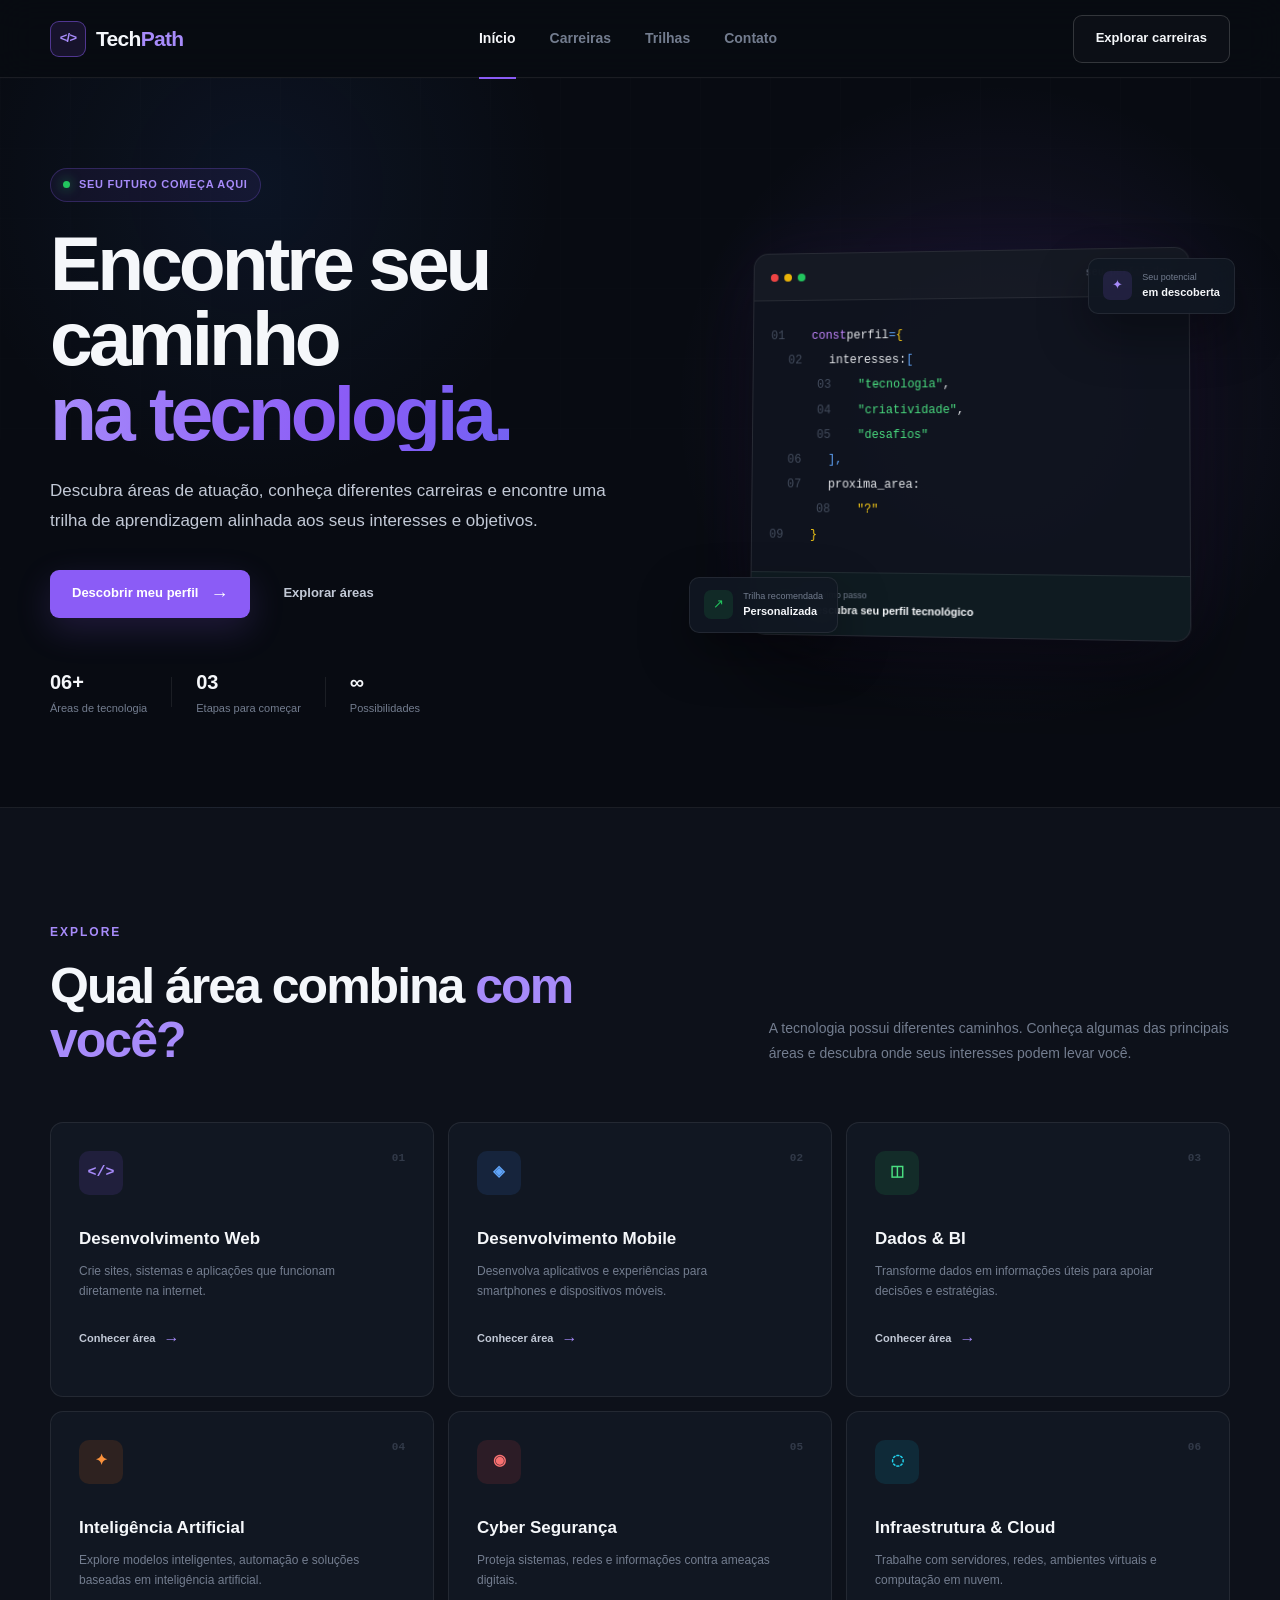
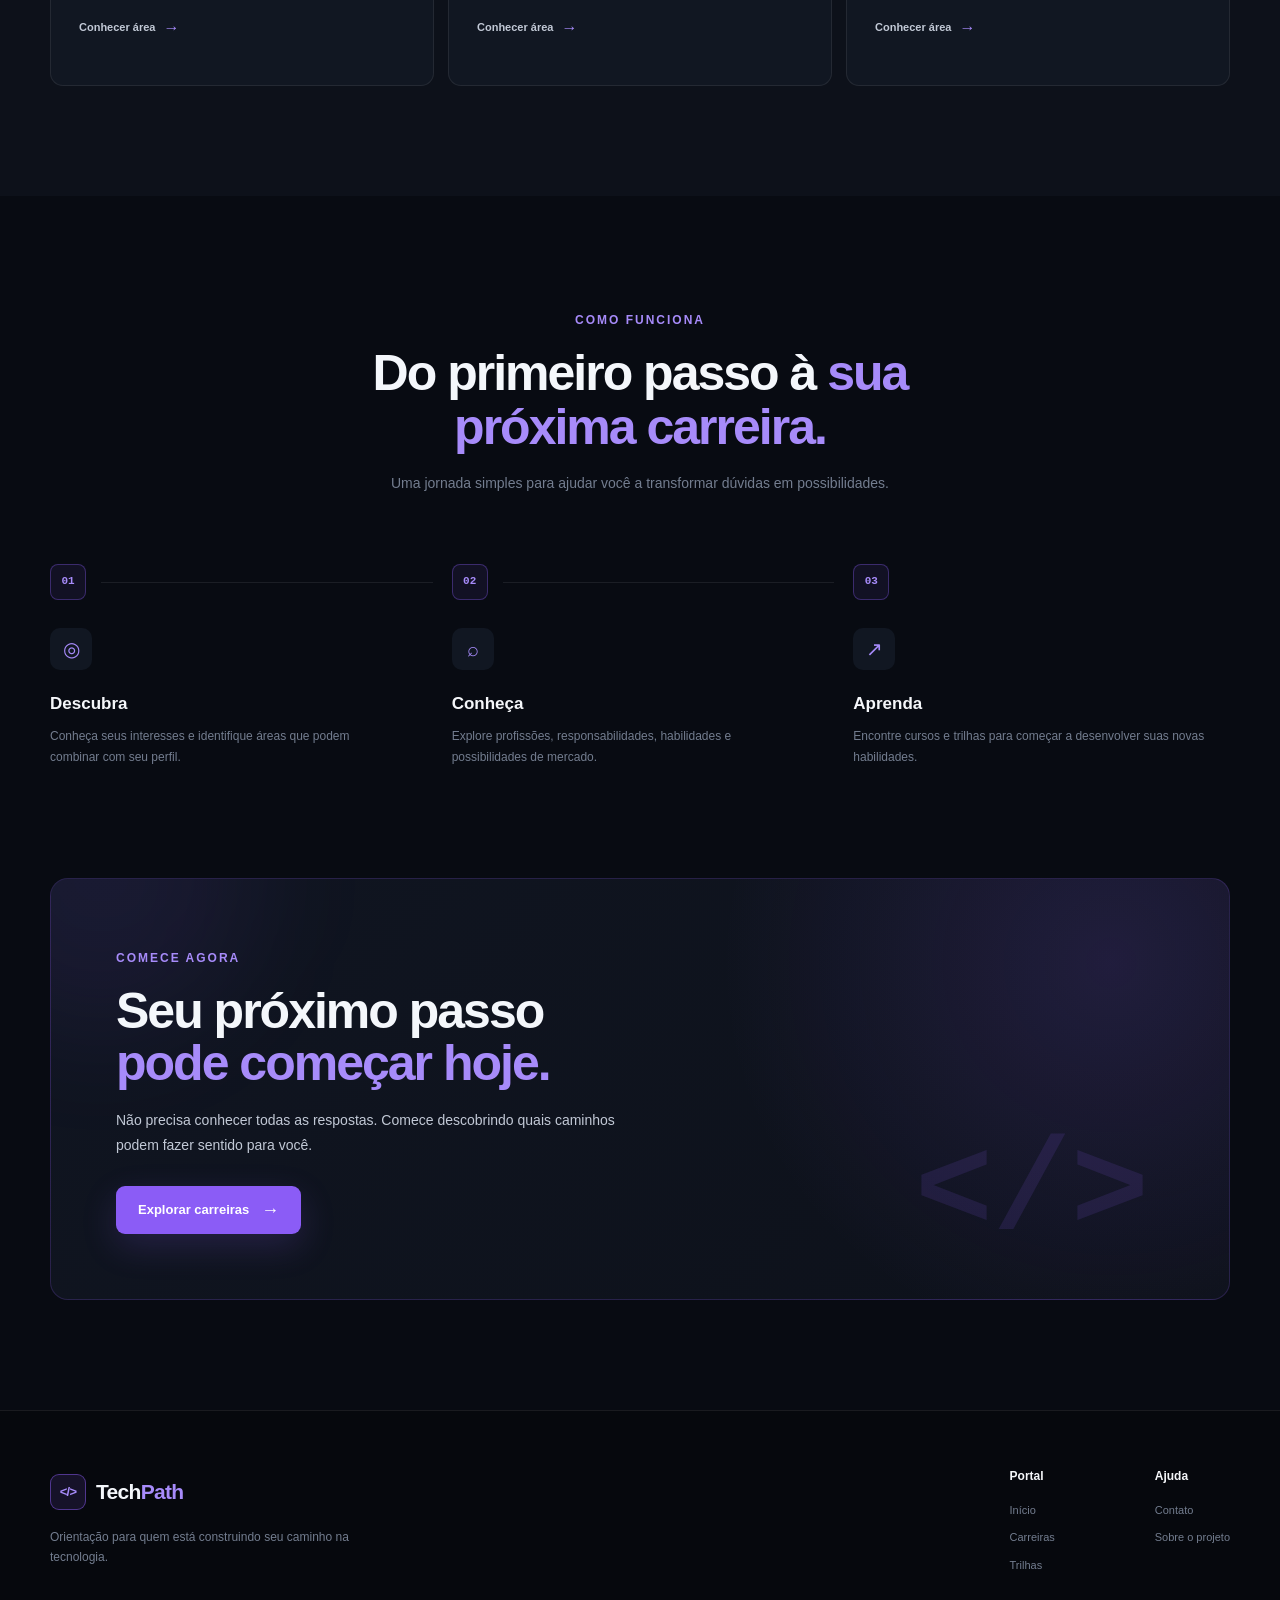
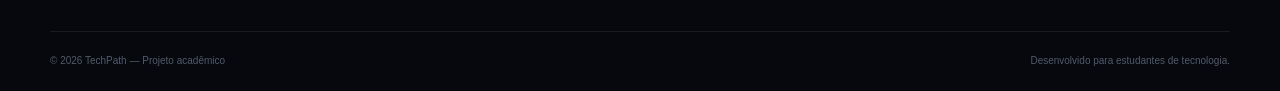
==== index.html @ 6f1b277c "Projeto inicial - Portal de Orientação para Carreiras em Tecnologia" ====
<!DOCTYPE html>
<html lang="pt-BR">

<head>
    <meta charset="UTF-8">
    <meta name="viewport" content="width=device-width, initial-scale=1.0">

    <meta name="description"
        content="Portal de Orientação para Carreiras em Tecnologia. Descubra áreas, profissões e trilhas de aprendizagem para construir sua carreira em tecnologia.">

    <title>TechPath | Carreiras em Tecnologia</title>

    <link rel="stylesheet" href="css/estilo.css">
</head>

<body>

    <!-- ==================== HEADER ==================== -->
    <header class="header">
        <div class="container nav-container">

            <a href="index.html" class="logo">
                <span class="logo-icon">&lt;/&gt;</span>
                <span class="logo-text">
                    Tech<span>Path</span>
                </span>
            </a>

            <nav class="nav">
                <a href="index.html" class="nav-link active">Início</a>
                <a href="servicos.html" class="nav-link">Carreiras</a>
                <a href="servicos.html" class="nav-link">Trilhas</a>
                <a href="contato.html" class="nav-link">Contato</a>
            </nav>

            <a href="servicos.html" class="btn btn-outline nav-button">
                Explorar carreiras
            </a>

        </div>
    </header>


    <main>

        <!-- ==================== HERO ==================== -->
        <section class="hero">

            <div class="hero-grid"></div>

            <div class="container hero-container">

                <div class="hero-content">

                    <div class="hero-badge">
                        <span class="badge-dot"></span>
                        Seu futuro começa aqui
                    </div>

                    <h1>
                        Encontre seu caminho
                        <span>na tecnologia.</span>
                    </h1>

                    <p class="hero-description">
                        Descubra áreas de atuação, conheça diferentes carreiras
                        e encontre uma trilha de aprendizagem alinhada aos
                        seus interesses e objetivos.
                    </p>

                    <div class="hero-actions">
                        <a href="servicos.html" class="btn btn-primary">
                            Descobrir meu perfil
                            <span class="arrow">→</span>
                        </a>

                        <a href="#carreiras" class="btn btn-ghost">
                            Explorar áreas
                        </a>
                    </div>

                    <div class="hero-stats">

                        <div class="hero-stat">
                            <strong>06+</strong>
                            <span>Áreas de tecnologia</span>
                        </div>

                        <div class="hero-stat-divider"></div>

                        <div class="hero-stat">
                            <strong>03</strong>
                            <span>Etapas para começar</span>
                        </div>

                        <div class="hero-stat-divider"></div>

                        <div class="hero-stat">
                            <strong>∞</strong>
                            <span>Possibilidades</span>
                        </div>

                    </div>

                </div>

                <!-- CARD VISUAL -->
                <div class="hero-visual">

                    <div class="code-card">

                        <div class="code-header">
                            <div class="window-dots">
                                <span></span>
                                <span></span>
                                <span></span>
                            </div>

                            <span class="code-title">seu_perfil.dev</span>
                        </div>

                        <div class="code-content">

                            <div class="code-line">
                                <span class="code-number">01</span>
                                <span class="code-purple">const</span>
                                <span class="code-white"> perfil</span>
                                <span class="code-blue"> = </span>
                                <span class="code-yellow">{</span>
                            </div>

                            <div class="code-line indent">
                                <span class="code-number">02</span>
                                <span class="code-white">interesses:</span>
                                <span class="code-blue"> [</span>
                            </div>

                            <div class="code-line indent-2">
                                <span class="code-number">03</span>
                                <span class="code-green">"tecnologia"</span><span class="code-white">,</span>
                            </div>

                            <div class="code-line indent-2">
                                <span class="code-number">04</span>
                                <span class="code-green">"criatividade"</span><span class="code-white">,</span>
                            </div>

                            <div class="code-line indent-2">
                                <span class="code-number">05</span>
                                <span class="code-green">"desafios"</span>
                            </div>

                            <div class="code-line indent">
                                <span class="code-number">06</span>
                                <span class="code-blue">],</span>
                            </div>

                            <div class="code-line indent">
                                <span class="code-number">07</span>
                                <span class="code-white">proxima_area:</span>
                            </div>

                            <div class="code-line indent-2">
                                <span class="code-number">08</span>
                                <span class="code-yellow">"?"</span>
                            </div>

                            <div class="code-line">
                                <span class="code-number">09</span>
                                <span class="code-yellow">}</span>
                            </div>

                        </div>

                        <div class="code-result">
                            <div class="result-icon">✓</div>

                            <div>
                                <small>Próximo passo</small>
                                <strong>Descubra seu perfil tecnológico</strong>
                            </div>
                        </div>

                    </div>

                    <div class="floating-card floating-card-top">
                        <span class="floating-icon purple">✦</span>
                        <div>
                            <small>Seu potencial</small>
                            <strong>em descoberta</strong>
                        </div>
                    </div>

                    <div class="floating-card floating-card-bottom">
                        <span class="floating-icon green">↗</span>
                        <div>
                            <small>Trilha recomendada</small>
                            <strong>Personalizada</strong>
                        </div>
                    </div>

                </div>

            </div>
        </section>


        <!-- ==================== CARREIRAS ==================== -->
        <section class="section careers-section" id="carreiras">

            <div class="container">

                <div class="section-heading">

                    <div>
                        <span class="section-label">EXPLORE</span>

                        <h2>
                            Qual área combina
                            <span>com você?</span>
                        </h2>
                    </div>

                    <p>
                        A tecnologia possui diferentes caminhos.
                        Conheça algumas das principais áreas e descubra
                        onde seus interesses podem levar você.
                    </p>

                </div>


                <div class="career-grid">

                    <article class="career-card">

                        <div class="career-icon purple-icon">
                            &lt;/&gt;
                        </div>

                        <span class="career-number">01</span>

                        <h3>Desenvolvimento Web</h3>

                        <p>
                            Crie sites, sistemas e aplicações que funcionam
                            diretamente na internet.
                        </p>

                        <a href="servicos.html" class="career-link">
                            Conhecer área <span>→</span>
                        </a>

                    </article>


                    <article class="career-card">

                        <div class="career-icon blue-icon">
                            ◈
                        </div>

                        <span class="career-number">02</span>

                        <h3>Desenvolvimento Mobile</h3>

                        <p>
                            Desenvolva aplicativos e experiências para
                            smartphones e dispositivos móveis.
                        </p>

                        <a href="servicos.html" class="career-link">
                            Conhecer área <span>→</span>
                        </a>

                    </article>


                    <article class="career-card">

                        <div class="career-icon green-icon">
                            ◫
                        </div>

                        <span class="career-number">03</span>

                        <h3>Dados & BI</h3>

                        <p>
                            Transforme dados em informações úteis para
                            apoiar decisões e estratégias.
                        </p>

                        <a href="servicos.html" class="career-link">
                            Conhecer área <span>→</span>
                        </a>

                    </article>


                    <article class="career-card">

                        <div class="career-icon orange-icon">
                            ✦
                        </div>

                        <span class="career-number">04</span>

                        <h3>Inteligência Artificial</h3>

                        <p>
                            Explore modelos inteligentes, automação e
                            soluções baseadas em inteligência artificial.
                        </p>

                        <a href="servicos.html" class="career-link">
                            Conhecer área <span>→</span>
                        </a>

                    </article>


                    <article class="career-card">

                        <div class="career-icon red-icon">
                            ◉
                        </div>

                        <span class="career-number">05</span>

                        <h3>Cyber Segurança</h3>

                        <p>
                            Proteja sistemas, redes e informações contra
                            ameaças digitais.
                        </p>

                        <a href="servicos.html" class="career-link">
                            Conhecer área <span>→</span>
                        </a>

                    </article>


                    <article class="career-card">

                        <div class="career-icon cyan-icon">
                            ◌
                        </div>

                        <span class="career-number">06</span>

                        <h3>Infraestrutura & Cloud</h3>

                        <p>
                            Trabalhe com servidores, redes, ambientes
                            virtuais e computação em nuvem.
                        </p>

                        <a href="servicos.html" class="career-link">
                            Conhecer área <span>→</span>
                        </a>

                    </article>

                </div>

            </div>

        </section>


        <!-- ==================== COMO FUNCIONA ==================== -->
        <section class="section process-section">

            <div class="container">

                <div class="center-heading">

                    <span class="section-label">COMO FUNCIONA</span>

                    <h2>
                        Do primeiro passo à
                        <span>sua próxima carreira.</span>
                    </h2>

                    <p>
                        Uma jornada simples para ajudar você a transformar
                        dúvidas em possibilidades.
                    </p>

                </div>


                <div class="process-grid">

                    <div class="process-item">

                        <div class="process-number">01</div>

                        <div class="process-line"></div>

                        <div class="process-content">

                            <div class="process-icon">◎</div>

                            <h3>Descubra</h3>

                            <p>
                                Conheça seus interesses e identifique áreas
                                que podem combinar com seu perfil.
                            </p>

                        </div>

                    </div>


                    <div class="process-item">

                        <div class="process-number">02</div>

                        <div class="process-line"></div>

                        <div class="process-content">

                            <div class="process-icon">⌕</div>

                            <h3>Conheça</h3>

                            <p>
                                Explore profissões, responsabilidades,
                                habilidades e possibilidades de mercado.
                            </p>

                        </div>

                    </div>


                    <div class="process-item">

                        <div class="process-number">03</div>

                        <div class="process-content">

                            <div class="process-icon">↗</div>

                            <h3>Aprenda</h3>

                            <p>
                                Encontre cursos e trilhas para começar a
                                desenvolver suas novas habilidades.
                            </p>

                        </div>

                    </div>

                </div>

            </div>

        </section>


        <!-- ==================== CTA ==================== -->
        <section class="cta-section">

            <div class="container">

                <div class="cta-card">

                    <div class="cta-glow"></div>

                    <div class="cta-content">

                        <span class="section-label">COMECE AGORA</span>

                        <h2>
                            Seu próximo passo
                            <span>pode começar hoje.</span>
                        </h2>

                        <p>
                            Não precisa conhecer todas as respostas.
                            Comece descobrindo quais caminhos podem fazer
                            sentido para você.
                        </p>

                        <a href="servicos.html" class="btn btn-primary">
                            Explorar carreiras
                            <span class="arrow">→</span>
                        </a>

                    </div>

                    <div class="cta-symbol">
                        <span>&lt;</span>
                        <span>/</span>
                        <span>&gt;</span>
                    </div>

                </div>

            </div>

        </section>

    </main>


    <!-- ==================== FOOTER ==================== -->
    <footer class="footer">

        <div class="container footer-container">

            <div class="footer-brand">

                <a href="index.html" class="logo">
                    <span class="logo-icon">&lt;/&gt;</span>
                    <span class="logo-text">
                        Tech<span>Path</span>
                    </span>
                </a>

                <p>
                    Orientação para quem está construindo
                    seu caminho na tecnologia.
                </p>

            </div>


            <div class="footer-links">

                <div class="footer-column">

                    <h4>Portal</h4>

                    <a href="index.html">Início</a>
                    <a href="servicos.html">Carreiras</a>
                    <a href="servicos.html">Trilhas</a>

                </div>


                <div class="footer-column">

                    <h4>Ajuda</h4>

                    <a href="contato.html">Contato</a>
                    <a href="contato.html">Sobre o projeto</a>

                </div>

            </div>

        </div>


        <div class="container footer-bottom">

            <span>
                © 2026 TechPath — Projeto acadêmico
            </span>

            <span>
                Desenvolvido para estudantes de tecnologia.
            </span>

        </div>

    </footer>

</body>

</html>
---- css/estilo.css ----
/* =========================================================
   TECHPATH
   Portal de Orientação para Carreiras em Tecnologia
   ========================================================= */


/* =========================================================
   RESET
   ========================================================= */

* {
    margin: 0;
    padding: 0;
    box-sizing: border-box;
}

html {
    scroll-behavior: smooth;
}

body {
    font-family: Arial, Helvetica, sans-serif;
    background: #080b12;
    color: #f4f7fb;
    line-height: 1.6;
    overflow-x: hidden;
}

a {
    color: inherit;
    text-decoration: none;
}

button,
a {
    -webkit-tap-highlight-color: transparent;
}

img {
    max-width: 100%;
    display: block;
}


/* =========================================================
   VARIÁVEIS
   ========================================================= */

:root {
    --bg: #080b12;
    --bg-secondary: #0d111a;
    --bg-card: #111722;
    --bg-card-hover: #151c29;

    --white: #f5f7fa;
    --text: #c2c9d6;
    --muted: #737d8f;

    --border: rgba(255, 255, 255, 0.08);
    --border-hover: rgba(255, 255, 255, 0.16);

    --purple: #8b5cf6;
    --purple-light: #a78bfa;

    --blue: #3b82f6;
    --cyan: #06b6d4;

    --green: #22c55e;
    --orange: #f97316;
    --red: #ef4444;

    --max-width: 1180px;
}


/* =========================================================
   UTILITÁRIOS
   ========================================================= */

.container {
    width: min(var(--max-width), calc(100% - 40px));
    margin: 0 auto;
}

.section {
    padding: 110px 0;
}

.section-label {
    display: inline-block;
    margin-bottom: 16px;

    color: var(--purple-light);

    font-size: 12px;
    font-weight: 700;
    letter-spacing: 2px;
}


/* =========================================================
   HEADER
   ========================================================= */

.header {
    position: relative;
    z-index: 100;

    height: 78px;

    background: rgba(8, 11, 18, 0.82);

    border-bottom: 1px solid var(--border);

    backdrop-filter: blur(18px);
    -webkit-backdrop-filter: blur(18px);
}

.nav-container {
    height: 100%;

    display: flex;
    align-items: center;
    justify-content: space-between;
    gap: 30px;
}


/* LOGO */

.logo {
    display: flex;
    align-items: center;
    gap: 10px;

    font-size: 21px;
    font-weight: 800;
    letter-spacing: -0.7px;
}

.logo-icon {
    width: 36px;
    height: 36px;

    display: flex;
    align-items: center;
    justify-content: center;

    border: 1px solid rgba(139, 92, 246, 0.5);
    border-radius: 9px;

    background: rgba(139, 92, 246, 0.12);

    color: var(--purple-light);

    font-size: 13px;
    font-weight: 800;
}

.logo-text span {
    color: var(--purple-light);
}


/* NAV */

.nav {
    display: flex;
    align-items: center;
    gap: 34px;
}

.nav-link {
    position: relative;

    color: var(--muted);

    font-size: 14px;
    font-weight: 600;

    transition: color 0.25s ease;
}

.nav-link:hover,
.nav-link.active {
    color: var(--white);
}

.nav-link.active::after {
    content: "";

    position: absolute;

    left: 0;
    right: 0;
    bottom: -29px;

    height: 2px;

    background: var(--purple);
}


/* =========================================================
   BOTÕES
   ========================================================= */

.btn {
    display: inline-flex;
    align-items: center;
    justify-content: center;
    gap: 12px;

    min-height: 48px;

    padding: 0 22px;

    border-radius: 9px;

    font-size: 13px;
    font-weight: 700;

    transition:
        transform 0.25s ease,
        background 0.25s ease,
        border-color 0.25s ease,
        box-shadow 0.25s ease;
}

.btn:hover {
    transform: translateY(-2px);
}

.btn-primary {
    background: var(--purple);
    color: white;

    box-shadow: 0 12px 35px rgba(139, 92, 246, 0.18);
}

.btn-primary:hover {
    background: #7c4ee8;

    box-shadow: 0 15px 40px rgba(139, 92, 246, 0.28);
}

.btn-outline {
    border: 1px solid var(--border-hover);
    background: rgba(255, 255, 255, 0.025);

    color: var(--white);
}

.btn-outline:hover {
    border-color: rgba(139, 92, 246, 0.5);
    background: rgba(139, 92, 246, 0.08);
}

.btn-ghost {
    border: 1px solid transparent;

    color: var(--text);
}

.btn-ghost:hover {
    color: var(--white);
    background: rgba(255, 255, 255, 0.04);
}

.arrow {
    font-size: 18px;
    line-height: 1;
}


/* =========================================================
   HERO
   ========================================================= */

.hero {
    position: relative;

    min-height: 680px;

    display: flex;
    align-items: center;

    overflow: hidden;

    border-bottom: 1px solid var(--border);

    background:
        radial-gradient(
            circle at 78% 45%,
            rgba(139, 92, 246, 0.13),
            transparent 30%
        ),
        radial-gradient(
            circle at 20% 15%,
            rgba(59, 130, 246, 0.08),
            transparent 25%
        ),
        var(--bg);
}


/* GRID */

.hero-grid {
    position: absolute;
    inset: 0;

    opacity: 0.22;

    background-image:
        linear-gradient(
            rgba(255, 255, 255, 0.04) 1px,
            transparent 1px
        ),
        linear-gradient(
            90deg,
            rgba(255, 255, 255, 0.04) 1px,
            transparent 1px
        );

    background-size: 70px 70px;

    mask-image: linear-gradient(
        to bottom,
        black,
        transparent 90%
    );

    -webkit-mask-image: linear-gradient(
        to bottom,
        black,
        transparent 90%
    );
}

.hero-container {
    position: relative;
    z-index: 2;

    display: grid;
    grid-template-columns: 1fr 0.9fr;

    align-items: center;

    gap: 70px;

    padding: 90px 0;
}


/* HERO TEXTO */

.hero-content {
    max-width: 650px;
}

.hero-badge {
    display: inline-flex;
    align-items: center;
    gap: 9px;

    padding: 7px 12px;

    margin-bottom: 24px;

    border: 1px solid rgba(139, 92, 246, 0.25);
    border-radius: 100px;

    background: rgba(139, 92, 246, 0.07);

    color: var(--purple-light);

    font-size: 11px;
    font-weight: 700;
    letter-spacing: 0.7px;
    text-transform: uppercase;
}

.badge-dot {
    width: 7px;
    height: 7px;

    border-radius: 50%;

    background: var(--green);

    box-shadow: 0 0 12px rgba(34, 197, 94, 0.7);
}

.hero h1 {
    max-width: 680px;

    margin-bottom: 25px;

    color: var(--white);

    font-size: clamp(48px, 6vw, 78px);
    font-weight: 800;
    line-height: 0.98;
    letter-spacing: -4px;
}

.hero h1 span {
    display: block;

    color: transparent;

    background: linear-gradient(
        100deg,
        #a78bfa,
        #8b5cf6,
        #6366f1
    );

    background-clip: text;
    -webkit-background-clip: text;
}

.hero-description {
    max-width: 580px;

    margin-bottom: 34px;

    color: var(--text);

    font-size: 17px;
    line-height: 1.75;
}

.hero-actions {
    display: flex;
    align-items: center;
    gap: 10px;

    margin-bottom: 48px;
}


/* HERO STATS */

.hero-stats {
    display: flex;
    align-items: center;
    gap: 24px;
}

.hero-stat {
    display: flex;
    flex-direction: column;
}

.hero-stat strong {
    margin-bottom: 2px;

    color: var(--white);

    font-size: 20px;
}

.hero-stat span {
    color: var(--muted);

    font-size: 11px;
}

.hero-stat-divider {
    width: 1px;
    height: 30px;

    background: var(--border);
}


/* =========================================================
   HERO VISUAL
   ========================================================= */

.hero-visual {
    position: relative;

    min-height: 450px;

    display: flex;
    align-items: center;
    justify-content: center;
}


/* CODE CARD */

.code-card {
    position: relative;
    z-index: 3;

    width: min(440px, 100%);

    overflow: hidden;

    border: 1px solid rgba(255, 255, 255, 0.1);
    border-radius: 15px;

    background: rgba(15, 20, 30, 0.94);

    box-shadow:
        0 35px 90px rgba(0, 0, 0, 0.55),
        0 0 80px rgba(139, 92, 246, 0.08);

    transform: perspective(1000px) rotateY(-5deg) rotateX(2deg);

    transition: transform 0.4s ease;
}

.code-card:hover {
    transform: perspective(1000px) rotateY(0) rotateX(0);
}


/* CODE HEADER */

.code-header {
    height: 48px;

    display: flex;
    align-items: center;
    justify-content: space-between;

    padding: 0 17px;

    border-bottom: 1px solid var(--border);

    background: rgba(255, 255, 255, 0.025);
}

.window-dots {
    display: flex;
    gap: 6px;
}

.window-dots span {
    width: 8px;
    height: 8px;

    border-radius: 50%;

    background: #3b4250;
}

.window-dots span:first-child {
    background: #ef4444;
}

.window-dots span:nth-child(2) {
    background: #eab308;
}

.window-dots span:nth-child(3) {
    background: #22c55e;
}

.code-title {
    color: var(--muted);

    font-family: "Courier New", monospace;
    font-size: 10px;
}


/* CODE */

.code-content {
    padding: 24px 18px;

    font-family: "Courier New", monospace;
    font-size: 12px;
    line-height: 2.1;
}

.code-line {
    display: flex;
    min-height: 25px;
}

.code-number {
    width: 30px;

    margin-right: 12px;

    color: #424b5c;

    user-select: none;
}

.indent {
    padding-left: 18px;
}

.indent-2 {
    padding-left: 48px;
}

.code-purple {
    color: #c084fc;
}

.code-blue {
    color: #60a5fa;
}

.code-green {
    color: #4ade80;
}

.code-yellow {
    color: #facc15;
}

.code-white {
    color: #e5e7eb;
}


/* RESULT */

.code-result {
    display: flex;
    align-items: center;
    gap: 13px;

    padding: 15px 18px;

    border-top: 1px solid var(--border);

    background: rgba(34, 197, 94, 0.045);
}

.result-icon {
    width: 28px;
    height: 28px;

    display: flex;
    align-items: center;
    justify-content: center;

    border-radius: 7px;

    background: rgba(34, 197, 94, 0.12);

    color: var(--green);

    font-size: 13px;
}

.code-result small {
    display: block;

    color: var(--muted);

    font-size: 9px;
}

.code-result strong {
    display: block;

    color: var(--white);

    font-size: 11px;
}


/* FLOATING CARDS */

.floating-card {
    position: absolute;
    z-index: 4;

    display: flex;
    align-items: center;
    gap: 10px;

    padding: 11px 14px;

    border: 1px solid var(--border);
    border-radius: 10px;

    background: rgba(17, 23, 34, 0.92);

    box-shadow: 0 20px 50px rgba(0, 0, 0, 0.35);

    backdrop-filter: blur(15px);
}

.floating-card small {
    display: block;

    color: var(--muted);

    font-size: 9px;
}

.floating-card strong {
    display: block;

    color: var(--white);

    font-size: 11px;
}

.floating-card-top {
    top: 40px;
    right: -5px;
}

.floating-card-bottom {
    bottom: 35px;
    left: -15px;
}

.floating-icon {
    width: 29px;
    height: 29px;

    display: flex;
    align-items: center;
    justify-content: center;

    border-radius: 7px;

    font-size: 13px;
}

.floating-icon.purple {
    background: rgba(139, 92, 246, 0.14);
    color: var(--purple-light);
}

.floating-icon.green {
    background: rgba(34, 197, 94, 0.12);
    color: var(--green);
}


/* =========================================================
   SECTION HEADING
   ========================================================= */

.section-heading {
    display: grid;
    grid-template-columns: 1fr 0.7fr;

    align-items: end;

    gap: 60px;

    margin-bottom: 55px;
}

.section-heading h2,
.center-heading h2 {
    max-width: 680px;

    font-size: clamp(34px, 4vw, 50px);
    line-height: 1.08;
    letter-spacing: -2px;
}

.section-heading h2 span,
.center-heading h2 span {
    color: var(--purple-light);
}

.section-heading p {
    color: var(--muted);

    font-size: 14px;
    line-height: 1.8;
}


/* =========================================================
   CAREERS
   ========================================================= */

.careers-section {
    background: var(--bg-secondary);
}

.career-grid {
    display: grid;
    grid-template-columns: repeat(3, 1fr);

    gap: 14px;
}

.career-card {
    position: relative;

    min-height: 275px;

    padding: 28px;

    overflow: hidden;

    border: 1px solid var(--border);
    border-radius: 13px;

    background: var(--bg-card);

    transition:
        transform 0.3s ease,
        border-color 0.3s ease,
        background 0.3s ease;
}

.career-card:hover {
    transform: translateY(-5px);

    border-color: var(--border-hover);

    background: var(--bg-card-hover);
}

.career-icon {
    width: 44px;
    height: 44px;

    display: flex;
    align-items: center;
    justify-content: center;

    margin-bottom: 30px;

    border-radius: 10px;

    font-family: "Courier New", monospace;
    font-size: 15px;
    font-weight: 700;
}

.purple-icon {
    background: rgba(139, 92, 246, 0.12);
    color: var(--purple-light);
}

.blue-icon {
    background: rgba(59, 130, 246, 0.12);
    color: #60a5fa;
}

.green-icon {
    background: rgba(34, 197, 94, 0.12);
    color: #4ade80;
}

.orange-icon {
    background: rgba(249, 115, 22, 0.12);
    color: #fb923c;
}

.red-icon {
    background: rgba(239, 68, 68, 0.12);
    color: #f87171;
}

.cyan-icon {
    background: rgba(6, 182, 212, 0.12);
    color: #22d3ee;
}

.career-number {
    position: absolute;

    top: 27px;
    right: 28px;

    color: #323a49;

    font-family: "Courier New", monospace;
    font-size: 11px;
    font-weight: 700;
}

.career-card h3 {
    margin-bottom: 9px;

    color: var(--white);

    font-size: 17px;
}

.career-card p {
    max-width: 300px;

    margin-bottom: 22px;

    color: var(--muted);

    font-size: 12px;
    line-height: 1.7;
}

.career-link {
    display: inline-flex;
    align-items: center;
    gap: 8px;

    color: var(--text);

    font-size: 11px;
    font-weight: 700;

    transition: color 0.2s ease;
}

.career-link span {
    color: var(--purple-light);

    font-size: 16px;

    transition: transform 0.2s ease;
}

.career-link:hover {
    color: var(--white);
}

.career-link:hover span {
    transform: translateX(4px);
}


/* =========================================================
   PROCESS
   ========================================================= */

.process-section {
    background: var(--bg);
}

.center-heading {
    max-width: 700px;

    margin: 0 auto 70px;

    text-align: center;
}

.center-heading h2 {
    margin: 0 auto 18px;
}

.center-heading p {
    color: var(--muted);

    font-size: 14px;
}

.process-grid {
    display: grid;
    grid-template-columns: repeat(3, 1fr);

    gap: 25px;
}

.process-item {
    position: relative;
}

.process-number {
    display: inline-flex;
    align-items: center;
    justify-content: center;

    width: 36px;
    height: 36px;

    margin-bottom: 28px;

    border: 1px solid rgba(139, 92, 246, 0.35);
    border-radius: 8px;

    background: rgba(139, 92, 246, 0.08);

    color: var(--purple-light);

    font-family: "Courier New", monospace;
    font-size: 11px;
    font-weight: 700;
}

.process-line {
    position: absolute;

    top: 18px;
    left: 51px;

    width: calc(100% - 45px);
    height: 1px;

    background: var(--border);
}

.process-content {
    padding-right: 25px;
}

.process-icon {
    width: 42px;
    height: 42px;

    display: flex;
    align-items: center;
    justify-content: center;

    margin-bottom: 20px;

    border-radius: 10px;

    background: #111722;

    color: var(--purple-light);

    font-size: 20px;
}

.process-content h3 {
    margin-bottom: 9px;

    color: var(--white);

    font-size: 17px;
}

.process-content p {
    color: var(--muted);

    font-size: 12px;
    line-height: 1.75;
}


/* =========================================================
   CTA
   ========================================================= */

.cta-section {
    padding: 0 0 110px;

    background: var(--bg);
}

.cta-card {
    position: relative;

    min-height: 370px;

    display: flex;
    align-items: center;

    padding: 65px;

    overflow: hidden;

    border: 1px solid rgba(139, 92, 246, 0.2);
    border-radius: 18px;

    background:
        radial-gradient(
            circle at 90% 20%,
            rgba(139, 92, 246, 0.15),
            transparent 35%
        ),
        linear-gradient(
            135deg,
            #101521,
            #0d111a
        );
}

.cta-glow {
    position: absolute;

    width: 300px;
    height: 300px;

    top: -150px;
    left: -100px;

    border-radius: 50%;

    background: rgba(139, 92, 246, 0.08);

    filter: blur(60px);
}

.cta-content {
    position: relative;
    z-index: 2;

    max-width: 620px;
}

.cta-content h2 {
    margin-bottom: 18px;

    font-size: clamp(34px, 4vw, 50px);
    line-height: 1.05;
    letter-spacing: -2px;
}

.cta-content h2 span {
    display: block;

    color: var(--purple-light);
}

.cta-content p {
    max-width: 530px;

    margin-bottom: 28px;

    color: var(--text);

    font-size: 14px;
    line-height: 1.8;
}

.cta-symbol {
    position: absolute;

    right: 80px;
    bottom: 40px;

    display: flex;

    color: rgba(139, 92, 246, 0.13);

    font-family: "Courier New", monospace;
    font-size: 130px;
    font-weight: 800;
    line-height: 1;
}


/* =========================================================
   FOOTER
   ========================================================= */

.footer {
    border-top: 1px solid var(--border);

    background: #06080d;
}

.footer-container {
    min-height: 220px;

    display: flex;
    align-items: center;
    justify-content: space-between;

    gap: 70px;
}

.footer-brand {
    max-width: 300px;
}

.footer-brand p {
    margin-top: 17px;

    color: var(--muted);

    font-size: 12px;
    line-height: 1.7;
}

.footer-links {
    display: flex;
    gap: 100px;
}

.footer-column {
    display: flex;
    flex-direction: column;
    gap: 10px;
}

.footer-column h4 {
    margin-bottom: 5px;

    color: var(--white);

    font-size: 12px;
}

.footer-column a {
    color: var(--muted);

    font-size: 11px;

    transition: color 0.2s ease;
}

.footer-column a:hover {
    color: var(--purple-light);
}

.footer-bottom {
    min-height: 60px;

    display: flex;
    align-items: center;
    justify-content: space-between;

    border-top: 1px solid var(--border);

    color: #515a6b;

    font-size: 10px;
}


/* =========================================================
   RESPONSIVIDADE
   ========================================================= */

@media (max-width: 1000px) {

    .nav {
        gap: 18px;
    }

    .hero-container {
        grid-template-columns: 1fr;

        padding: 75px 0;
    }

    .hero-content {
        max-width: 720px;
    }

    .hero-visual {
        max-width: 600px;
        margin: 0 auto;

        width: 100%;
    }

    .section-heading {
        grid-template-columns: 1fr;

        gap: 20px;
    }

    .career-grid {
        grid-template-columns: repeat(2, 1fr);
    }

    .process-grid {
        grid-template-columns: 1fr;
        gap: 45px;
    }

    .process-line {
        display: none;
    }

    .process-content {
        padding-right: 0;
    }
}


@media (max-width: 760px) {

    .container {
        width: min(var(--max-width), calc(100% - 28px));
    }

    .header {
        height: 70px;
    }

    .nav {
        display: none;
    }

    .nav-button {
        display: none;
    }

    .hero {
        min-height: auto;
    }

    .hero-container {
        padding: 65px 0;
    }

    .hero h1 {
        font-size: clamp(43px, 13vw, 62px);

        letter-spacing: -3px;
    }

    .hero-description {
        font-size: 15px;
    }

    .hero-actions {
        align-items: stretch;
        flex-direction: column;

        max-width: 300px;
    }

    .hero-stats {
        gap: 15px;
    }

    .hero-stat-divider {
        display: none;
    }

    .hero-stat span {
        max-width: 75px;
    }

    .hero-visual {
        min-height: 380px;
    }

    .code-card {
        transform: none;
    }

    .floating-card-top {
        top: 15px;
        right: 0;
    }

    .floating-card-bottom {
        bottom: 10px;
        left: 0;
    }

    .career-grid {
        grid-template-columns: 1fr;
    }

    .career-card {
        min-height: 245px;
    }

    .section {
        padding: 80px 0;
    }

    .cta-section {
        padding-bottom: 80px;
    }

    .cta-card {
        min-height: auto;

        padding: 45px 28px;
    }

    .cta-symbol {
        right: 20px;
        bottom: 15px;

        font-size: 80px;
    }

    .footer-container {
        padding: 50px 0;

        align-items: flex-start;
        flex-direction: column;

        gap: 40px;
    }

    .footer-links {
        gap: 60px;
    }

    .footer-bottom {
        padding: 18px 0;

        align-items: flex-start;
        flex-direction: column;

        gap: 7px;
    }
}


@media (max-width: 430px) {

    .logo {
        font-size: 18px;
    }

    .logo-icon {
        width: 32px;
        height: 32px;
    }

    .hero-stats {
        justify-content: space-between;
    }

    .hero-stat strong {
        font-size: 17px;
    }

    .hero-stat span {
        font-size: 9px;
    }

    .hero-visual {
        min-height: 330px;
    }

    .code-card {
        width: 100%;
    }

    .code-content {
        padding: 18px 10px;

        font-size: 9px;
    }

    .code-number {
        width: 20px;
        margin-right: 6px;
    }

    .indent {
        padding-left: 10px;
    }

    .indent-2 {
        padding-left: 27px;
    }

    .floating-card {
        padding: 8px 10px;
    }

    .floating-card strong {
        font-size: 9px;
    }

    .floating-card-top {
        right: -5px;
    }

    .floating-card-bottom {
        left: -5px;
    }
}
/* =========================================================
   PÁGINAS INTERNAS — SERVIÇOS E CONTATO
   ========================================================= */

/* =========================================================
   PAGE HERO
   ========================================================= */

.page-hero {
    position: relative;
    overflow: hidden;
    padding: 100px 0 90px;
    border-bottom: 1px solid var(--border);
    background:
        radial-gradient(
            circle at 80% 30%,
            rgba(139, 92, 246, 0.14),
            transparent 30%
        ),
        radial-gradient(
            circle at 15% 80%,
            rgba(59, 130, 246, 0.07),
            transparent 28%
        ),
        var(--bg);
}

.page-hero-grid {
    position: absolute;
    inset: 0;
    opacity: 0.16;
    background-image:
        linear-gradient(
            rgba(255, 255, 255, 0.04) 1px,
            transparent 1px
        ),
        linear-gradient(
            90deg,
            rgba(255, 255, 255, 0.04) 1px,
            transparent 1px
        );
    background-size: 70px 70px;
    mask-image: linear-gradient(to bottom, black, transparent 90%);
    -webkit-mask-image: linear-gradient(to bottom, black, transparent 90%);
}

.page-hero-container {
    position: relative;
    z-index: 2;
}

.page-hero-content {
    max-width: 780px;
}

.page-hero h1 {
    max-width: 760px;
    margin-bottom: 22px;
    color: var(--white);
    font-size: clamp(42px, 6vw, 70px);
    font-weight: 800;
    line-height: 1.02;
    letter-spacing: -3px;
}

.page-hero h1 span {
    color: var(--purple-light);
}

.page-hero p {
    max-width: 650px;
    color: var(--text);
    font-size: 16px;
    line-height: 1.8;
}

.page-hero-code {
    margin-top: 28px;
    color: var(--muted);
    font-family: "Courier New", monospace;
    font-size: 11px;
}

.code-comment {
    color: #4b5563;
}


/* =========================================================
   SERVIÇOS
   ========================================================= */

.services-page-section {
    background: var(--bg-secondary);
}

.services-list {
    display: grid;
    gap: 16px;
}

.service-card {
    position: relative;
    display: grid;
    grid-template-columns: auto 1fr auto;
    align-items: center;
    gap: 24px;
    padding: 28px;
    overflow: hidden;
    border: 1px solid var(--border);
    border-radius: 14px;
    background: var(--bg-card);
    transition:
        transform 0.3s ease,
        border-color 0.3s ease,
        background 0.3s ease;
}

.service-card:hover {
    transform: translateY(-4px);
    border-color: rgba(139, 92, 246, 0.35);
    background: var(--bg-card-hover);
}

.service-card-top {
    display: flex;
    align-items: center;
    gap: 14px;
}

.service-icon {
    width: 52px;
    height: 52px;
    flex-shrink: 0;
    display: flex;
    align-items: center;
    justify-content: center;
    border: 1px solid rgba(139, 92, 246, 0.2);
    border-radius: 11px;
    background: rgba(139, 92, 246, 0.1);
    color: var(--purple-light);
    font-family: "Courier New", monospace;
    font-size: 17px;
    font-weight: 700;
}

.service-number {
    color: #3a4353;
    font-family: "Courier New", monospace;
    font-size: 11px;
    font-weight: 700;
}

.service-card-content {
    min-width: 0;
}

.service-card-content h3 {
    margin-bottom: 7px;
    color: var(--white);
    font-size: 18px;
}

.service-card-content p {
    max-width: 650px;
    margin-bottom: 14px;
    color: var(--muted);
    font-size: 12px;
    line-height: 1.75;
}

.service-tag {
    display: inline-flex;
    padding: 5px 9px;
    border: 1px solid rgba(139, 92, 246, 0.18);
    border-radius: 100px;
    background: rgba(139, 92, 246, 0.06);
    color: var(--purple-light);
    font-size: 9px;
    font-weight: 700;
    letter-spacing: 0.4px;
    text-transform: uppercase;
}

.service-features {
    display: flex;
    flex-wrap: wrap;
    gap: 7px 14px;
    margin-top: 14px;
}

.service-features span {
    position: relative;
    padding-left: 14px;
    color: var(--text);
    font-size: 10px;
}

.service-features span::before {
    content: "✓";
    position: absolute;
    left: 0;
    color: var(--green);
    font-weight: 700;
}

.service-action {
    flex-shrink: 0;
}


/* =========================================================
   ÁREAS
   ========================================================= */

.areas-section {
    background: var(--bg);
}

.areas-grid {
    display: grid;
    grid-template-columns: repeat(3, 1fr);
    gap: 14px;
}

.area-item {
    display: flex;
    align-items: center;
    gap: 14px;
    min-height: 92px;
    padding: 20px;
    border: 1px solid var(--border);
    border-radius: 12px;
    background: var(--bg-card);
    transition:
        transform 0.25s ease,
        border-color 0.25s ease,
        background 0.25s ease;
}

.area-item:hover {
    transform: translateY(-3px);
    border-color: var(--border-hover);
    background: var(--bg-card-hover);
}

.area-icon {
    width: 40px;
    height: 40px;
    flex-shrink: 0;
    display: flex;
    align-items: center;
    justify-content: center;
    border-radius: 9px;
    background: rgba(139, 92, 246, 0.1);
    color: var(--purple-light);
    font-family: "Courier New", monospace;
    font-size: 12px;
    font-weight: 700;
}

.area-item strong {
    display: block;
    margin-bottom: 3px;
    color: var(--white);
    font-size: 13px;
}

.area-item span {
    color: var(--muted);
    font-size: 10px;
}


/* =========================================================
   CONTATO — HERO
   ========================================================= */

.contact-hero {
    position: relative;
    overflow: hidden;
    padding: 90px 0;
    border-bottom: 1px solid var(--border);
    background:
        radial-gradient(
            circle at 75% 45%,
            rgba(139, 92, 246, 0.15),
            transparent 30%
        ),
        var(--bg);
}

.contact-hero-symbol {
    position: absolute;
    right: 10%;
    top: 50%;
    transform: translateY(-50%);
    color: rgba(139, 92, 246, 0.07);
    font-family: "Courier New", monospace;
    font-size: 190px;
    font-weight: 800;
    line-height: 1;
}

.contact-symbol-box {
    position: relative;
    z-index: 2;
    max-width: 800px;
}

.contact-symbol-line {
    margin-bottom: 20px;
    color: var(--purple-light);
    font-family: "Courier New", monospace;
    font-size: 11px;
}


/* =========================================================
   CONTATO
   ========================================================= */

.contact-section {
    background: var(--bg-secondary);
}

.contact-container {
    display: grid;
    grid-template-columns: 0.75fr 1.25fr;
    gap: 70px;
    align-items: start;
}

.contact-info {
    padding-top: 10px;
}

.contact-info h2 {
    max-width: 420px;
    margin-bottom: 16px;
    color: var(--white);
    font-size: 32px;
    line-height: 1.1;
    letter-spacing: -1.5px;
}

.contact-description {
    max-width: 430px;
    margin-bottom: 30px;
    color: var(--muted);
    font-size: 13px;
    line-height: 1.8;
}

.contact-info-list {
    display: grid;
    gap: 13px;
}

.contact-info-item {
    display: flex;
    align-items: center;
    gap: 13px;
    padding: 14px;
    border: 1px solid var(--border);
    border-radius: 10px;
    background: rgba(255, 255, 255, 0.015);
}

.contact-info-icon {
    width: 35px;
    height: 35px;
    flex-shrink: 0;
    display: flex;
    align-items: center;
    justify-content: center;
    border-radius: 8px;
    background: rgba(139, 92, 246, 0.1);
    color: var(--purple-light);
    font-family: "Courier New", monospace;
    font-size: 11px;
    font-weight: 700;
}

.contact-info-item strong {
    display: block;
    margin-bottom: 2px;
    color: var(--white);
    font-size: 11px;
}

.contact-info-item span {
    color: var(--muted);
    font-size: 10px;
}

.contact-note {
    margin-top: 25px;
    padding: 15px;
    border-left: 2px solid var(--purple);
    background: rgba(139, 92, 246, 0.045);
    color: var(--muted);
    font-size: 10px;
    line-height: 1.7;
}


/* =========================================================
   FORMULÁRIO
   ========================================================= */

.contact-form-wrapper {
    padding: 32px;
    border: 1px solid var(--border);
    border-radius: 15px;
    background: var(--bg-card);
    box-shadow: 0 25px 70px rgba(0, 0, 0, 0.2);
}

.form-header {
    display: flex;
    align-items: center;
    justify-content: space-between;
    gap: 20px;
    margin-bottom: 26px;
    padding-bottom: 18px;
    border-bottom: 1px solid var(--border);
}

.form-header h3 {
    color: var(--white);
    font-size: 18px;
}

.form-status {
    display: inline-flex;
    align-items: center;
    gap: 6px;
    color: var(--green);
    font-family: "Courier New", monospace;
    font-size: 9px;
}

.form-status::before {
    content: "";
    width: 6px;
    height: 6px;
    border-radius: 50%;
    background: var(--green);
    box-shadow: 0 0 9px rgba(34, 197, 94, 0.7);
}

.form-code {
    margin-bottom: 18px;
    color: #4b5563;
    font-family: "Courier New", monospace;
    font-size: 10px;
}

.contact-form {
    display: grid;
    gap: 18px;
}

.form-row {
    display: grid;
    grid-template-columns: 1fr 1fr;
    gap: 16px;
}

.form-group {
    display: flex;
    flex-direction: column;
    gap: 7px;
}

.form-group label {
    color: var(--text);
    font-size: 11px;
    font-weight: 700;
}

.form-group input,
.form-group select,
.form-group textarea {
    width: 100%;
    border: 1px solid var(--border);
    border-radius: 8px;
    outline: none;
    background: rgba(8, 11, 18, 0.75);
    color: var(--white);
    font-family: Arial, Helvetica, sans-serif;
    font-size: 12px;
    transition:
        border-color 0.2s ease,
        box-shadow 0.2s ease,
        background 0.2s ease;
}

.form-group input,
.form-group select {
    height: 45px;
    padding: 0 13px;
}

.form-group textarea {
    min-height: 145px;
    padding: 13px;
    resize: vertical;
    line-height: 1.6;
}

.form-group input::placeholder,
.form-group textarea::placeholder {
    color: #515a6b;
}

.form-group select {
    cursor: pointer;
}

.form-group input:focus,
.form-group select:focus,
.form-group textarea:focus {
    border-color: rgba(139, 92, 246, 0.55);
    background: rgba(8, 11, 18, 0.95);
    box-shadow: 0 0 0 3px rgba(139, 92, 246, 0.08);
}

.form-footer {
    display: flex;
    align-items: center;
    justify-content: space-between;
    gap: 20px;
    padding-top: 5px;
}

.form-footer small {
    max-width: 360px;
    color: var(--muted);
    font-size: 9px;
    line-height: 1.6;
}


/* =========================================================
   FAQ
   ========================================================= */

.faq-section {
    background: var(--bg);
}

.faq-grid {
    display: grid;
    grid-template-columns: repeat(3, 1fr);
    gap: 14px;
}

.faq-card {
    position: relative;
    min-height: 190px;
    padding: 25px;
    border: 1px solid var(--border);
    border-radius: 13px;
    background: var(--bg-card);
}

.faq-number {
    display: inline-flex;
    margin-bottom: 28px;
    color: var(--purple-light);
    font-family: "Courier New", monospace;
    font-size: 10px;
    font-weight: 700;
}

.faq-card h3 {
    margin-bottom: 10px;
    color: var(--white);
    font-size: 14px;
    line-height: 1.4;
}

.faq-card p {
    color: var(--muted);
    font-size: 11px;
    line-height: 1.7;
}


/* =========================================================
   RESPONSIVIDADE — PÁGINAS INTERNAS
   ========================================================= */

@media (max-width: 1000px) {

    .service-card {
        grid-template-columns: auto 1fr;
    }

    .service-action {
        grid-column: 2;
        justify-self: start;
    }

    .areas-grid {
        grid-template-columns: repeat(2, 1fr);
    }

    .contact-container {
        grid-template-columns: 1fr;
        gap: 45px;
    }

    .contact-info {
        padding-top: 0;
    }

    .faq-grid {
        grid-template-columns: 1fr;
    }
}

@media (max-width: 760px) {

    .page-hero {
        padding: 70px 0;
    }

    .page-hero h1 {
        font-size: clamp(40px, 12vw, 58px);
        letter-spacing: -2.5px;
    }

    .contact-hero {
        padding: 70px 0;
    }

    .contact-hero-symbol {
        right: -20px;
        font-size: 120px;
    }

    .service-card {
        grid-template-columns: 1fr;
        gap: 18px;
        padding: 23px;
    }

    .service-card-top {
        width: 100%;
    }

    .service-action {
        grid-column: auto;
        justify-self: stretch;
    }

    .service-action .btn {
        width: 100%;
    }

    .areas-grid {
        grid-template-columns: 1fr;
    }

    .contact-form-wrapper {
        padding: 24px 20px;
    }

    .form-row {
        grid-template-columns: 1fr;
    }

    .form-header {
        align-items: flex-start;
        flex-direction: column;
        gap: 10px;
    }

    .form-footer {
        align-items: stretch;
        flex-direction: column;
    }

    .form-footer .btn {
        width: 100%;
    }

    .faq-grid {
        grid-template-columns: 1fr;
    }
}

@media (max-width: 430px) {

    .page-hero {
        padding: 60px 0;
    }

    .page-hero h1 {
        font-size: 39px;
    }

    .page-hero p {
        font-size: 14px;
    }

    .service-card {
        padding: 20px;
    }

    .service-features {
        flex-direction: column;
        gap: 7px;
    }

    .contact-info h2 {
        font-size: 28px;
    }

    .contact-form-wrapper {
        padding: 20px 16px;
    }

    .faq-card {
        min-height: auto;
    }
}
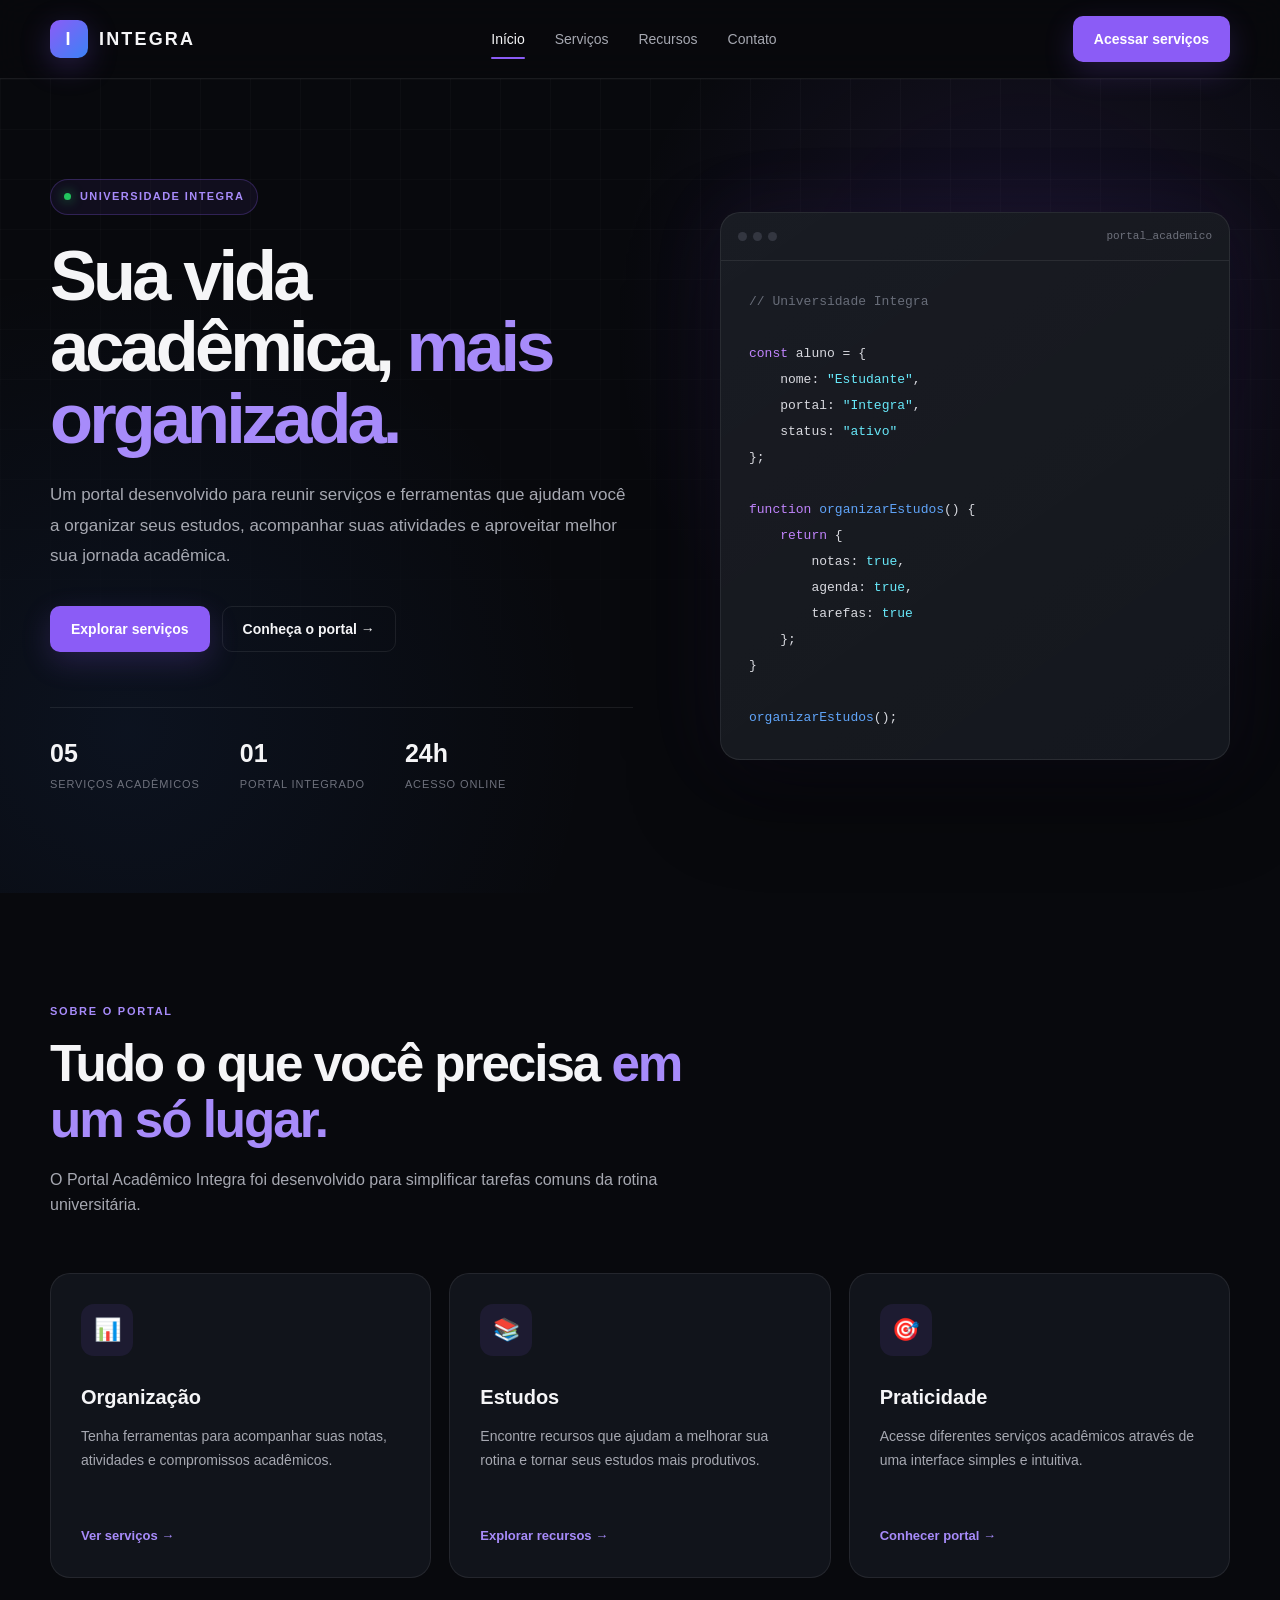
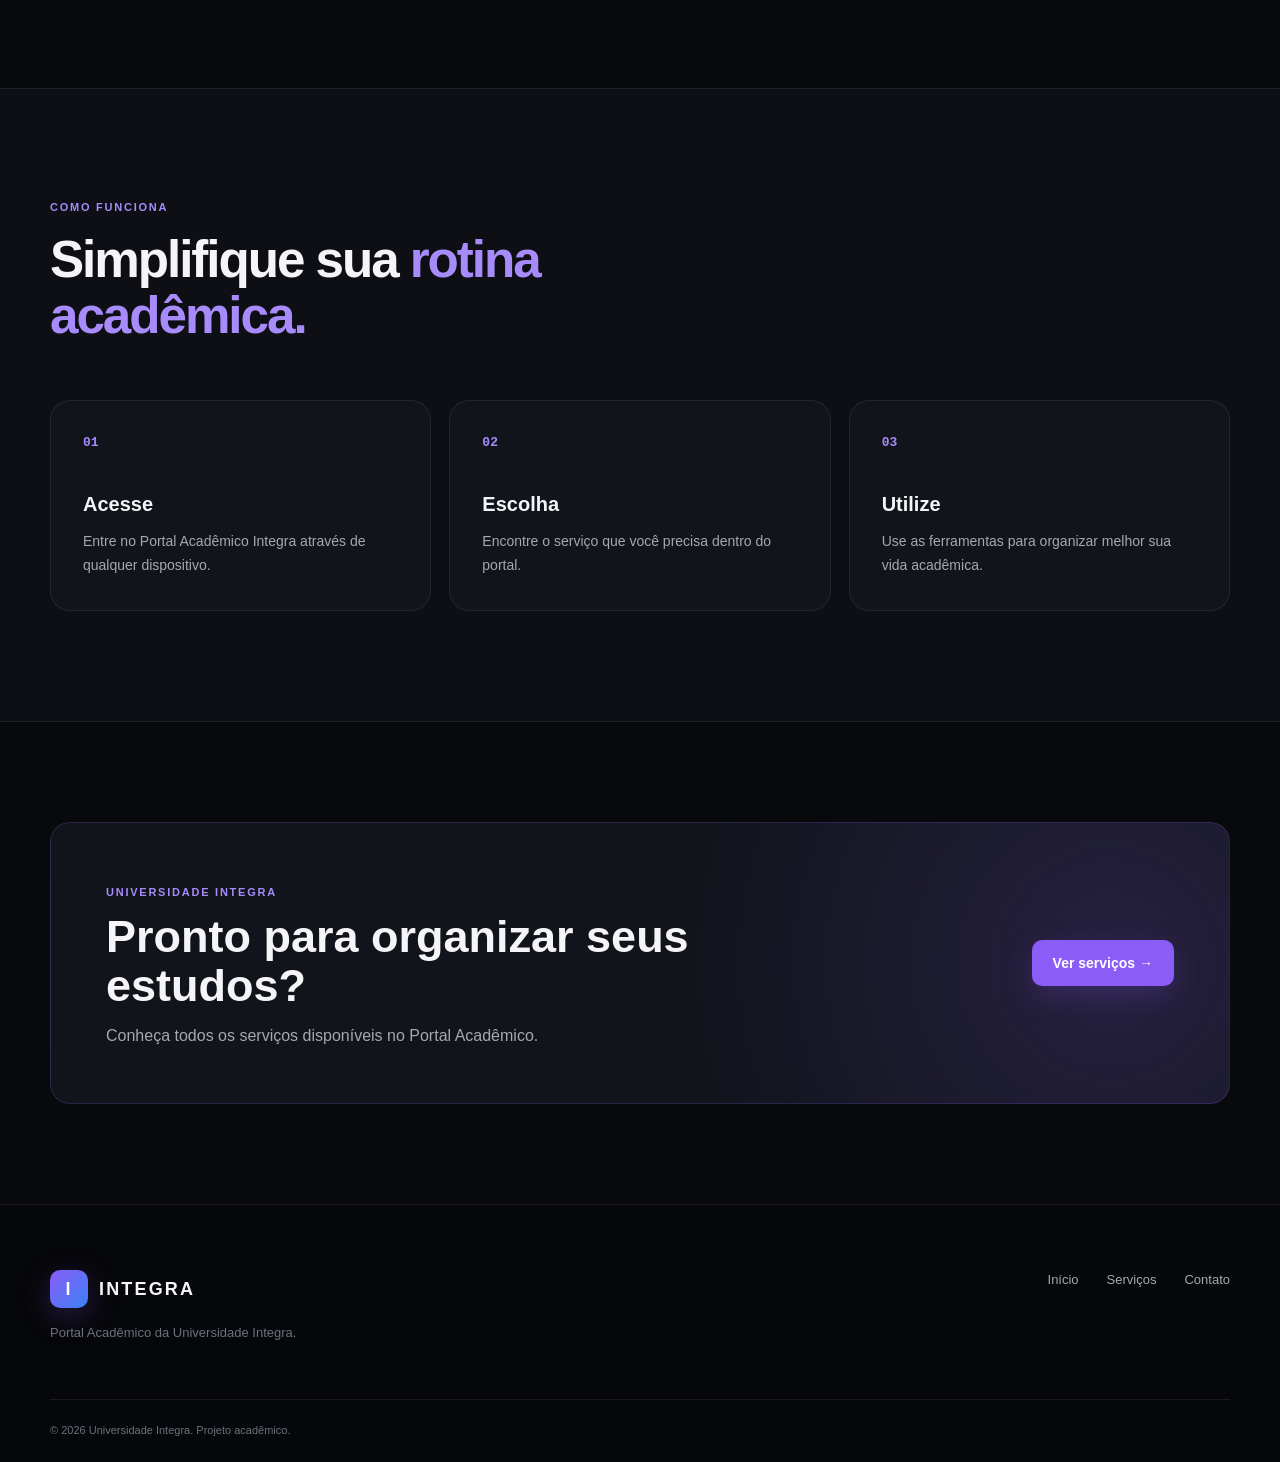
==== commit 4227fe67: "Atualiza projeto para Portal Acadêmico Integra" ====
--- a/index.html
+++ b/index.html
@@ -1,202 +1,130 @@
 <!DOCTYPE html>
 <html lang="pt-BR">
-
 <head>
     <meta charset="UTF-8">
     <meta name="viewport" content="width=device-width, initial-scale=1.0">
-
-    <meta name="description"
-        content="Portal de Orientação para Carreiras em Tecnologia. Descubra áreas, profissões e trilhas de aprendizagem para construir sua carreira em tecnologia.">
-
-    <title>TechPath | Carreiras em Tecnologia</title>
-
+    <meta name="description" content="Portal Acadêmico da Universidade Integra. Serviços e ferramentas para facilitar sua vida acadêmica.">
+    <title>Integra | Portal Acadêmico</title>
     <link rel="stylesheet" href="css/estilo.css">
 </head>
 
 <body>
 
-    <!-- ==================== HEADER ==================== -->
+    <!-- HEADER -->
     <header class="header">
         <div class="container nav-container">
 
             <a href="index.html" class="logo">
-                <span class="logo-icon">&lt;/&gt;</span>
-                <span class="logo-text">
-                    Tech<span>Path</span>
-                </span>
+                <span class="logo-icon">I</span>
+                <span>INTEGRA</span>
             </a>
 
             <nav class="nav">
                 <a href="index.html" class="nav-link active">Início</a>
-                <a href="servicos.html" class="nav-link">Carreiras</a>
-                <a href="servicos.html" class="nav-link">Trilhas</a>
+                <a href="servicos.html" class="nav-link">Serviços</a>
+                <a href="servicos.html" class="nav-link">Recursos</a>
                 <a href="contato.html" class="nav-link">Contato</a>
             </nav>
 
-            <a href="servicos.html" class="btn btn-outline nav-button">
-                Explorar carreiras
+            <a href="servicos.html" class="btn btn-primary">
+                Acessar serviços
             </a>
 
         </div>
     </header>
 
-
+    <!-- HERO -->
     <main>
 
-        <!-- ==================== HERO ==================== -->
         <section class="hero">
-
-            <div class="hero-grid"></div>
-
-            <div class="container hero-container">
+            <div class="container hero-grid">
 
                 <div class="hero-content">
 
                     <div class="hero-badge">
-                        <span class="badge-dot"></span>
-                        Seu futuro começa aqui
+                        <span></span>
+                        UNIVERSIDADE INTEGRA
                     </div>
 
                     <h1>
-                        Encontre seu caminho
-                        <span>na tecnologia.</span>
+                        Sua vida acadêmica,
+                        <span>mais organizada.</span>
                     </h1>
 
                     <p class="hero-description">
-                        Descubra áreas de atuação, conheça diferentes carreiras
-                        e encontre uma trilha de aprendizagem alinhada aos
-                        seus interesses e objetivos.
+                        Um portal desenvolvido para reunir serviços e ferramentas
+                        que ajudam você a organizar seus estudos, acompanhar suas
+                        atividades e aproveitar melhor sua jornada acadêmica.
                     </p>
 
                     <div class="hero-actions">
                         <a href="servicos.html" class="btn btn-primary">
-                            Descobrir meu perfil
-                            <span class="arrow">→</span>
-                        </a>
-
-                        <a href="#carreiras" class="btn btn-ghost">
-                            Explorar áreas
+                            Explorar serviços
+                        </a>
+
+                        <a href="#sobre" class="btn btn-secondary">
+                            Conheça o portal →
                         </a>
                     </div>
 
                     <div class="hero-stats">
 
                         <div class="hero-stat">
-                            <strong>06+</strong>
-                            <span>Áreas de tecnologia</span>
-                        </div>
-
-                        <div class="hero-stat-divider"></div>
+                            <strong>05</strong>
+                            <span>Serviços acadêmicos</span>
+                        </div>
 
                         <div class="hero-stat">
-                            <strong>03</strong>
-                            <span>Etapas para começar</span>
-                        </div>
-
-                        <div class="hero-stat-divider"></div>
+                            <strong>01</strong>
+                            <span>Portal integrado</span>
+                        </div>
 
                         <div class="hero-stat">
-                            <strong>∞</strong>
-                            <span>Possibilidades</span>
-                        </div>
-
-                    </div>
-
-                </div>
-
-                <!-- CARD VISUAL -->
+                            <strong>24h</strong>
+                            <span>Acesso online</span>
+                        </div>
+
+                    </div>
+
+                </div>
+
+                <!-- VISUAL -->
                 <div class="hero-visual">
 
                     <div class="code-card">
 
                         <div class="code-header">
-                            <div class="window-dots">
+                            <div class="code-dots">
                                 <span></span>
                                 <span></span>
                                 <span></span>
                             </div>
 
-                            <span class="code-title">seu_perfil.dev</span>
+                            <span>portal_academico</span>
                         </div>
 
                         <div class="code-content">
 
-                            <div class="code-line">
-                                <span class="code-number">01</span>
-                                <span class="code-purple">const</span>
-                                <span class="code-white"> perfil</span>
-                                <span class="code-blue"> = </span>
-                                <span class="code-yellow">{</span>
-                            </div>
-
-                            <div class="code-line indent">
-                                <span class="code-number">02</span>
-                                <span class="code-white">interesses:</span>
-                                <span class="code-blue"> [</span>
-                            </div>
-
-                            <div class="code-line indent-2">
-                                <span class="code-number">03</span>
-                                <span class="code-green">"tecnologia"</span><span class="code-white">,</span>
-                            </div>
-
-                            <div class="code-line indent-2">
-                                <span class="code-number">04</span>
-                                <span class="code-green">"criatividade"</span><span class="code-white">,</span>
-                            </div>
-
-                            <div class="code-line indent-2">
-                                <span class="code-number">05</span>
-                                <span class="code-green">"desafios"</span>
-                            </div>
-
-                            <div class="code-line indent">
-                                <span class="code-number">06</span>
-                                <span class="code-blue">],</span>
-                            </div>
-
-                            <div class="code-line indent">
-                                <span class="code-number">07</span>
-                                <span class="code-white">proxima_area:</span>
-                            </div>
-
-                            <div class="code-line indent-2">
-                                <span class="code-number">08</span>
-                                <span class="code-yellow">"?"</span>
-                            </div>
-
-                            <div class="code-line">
-                                <span class="code-number">09</span>
-                                <span class="code-yellow">}</span>
-                            </div>
-
-                        </div>
-
-                        <div class="code-result">
-                            <div class="result-icon">✓</div>
-
-                            <div>
-                                <small>Próximo passo</small>
-                                <strong>Descubra seu perfil tecnológico</strong>
-                            </div>
-                        </div>
-
-                    </div>
-
-                    <div class="floating-card floating-card-top">
-                        <span class="floating-icon purple">✦</span>
-                        <div>
-                            <small>Seu potencial</small>
-                            <strong>em descoberta</strong>
-                        </div>
-                    </div>
-
-                    <div class="floating-card floating-card-bottom">
-                        <span class="floating-icon green">↗</span>
-                        <div>
-                            <small>Trilha recomendada</small>
-                            <strong>Personalizada</strong>
-                        </div>
+<pre><span class="code-comment">// Universidade Integra</span>
+
+<span class="code-keyword">const</span> aluno = {
+    nome: <span class="code-string">"Estudante"</span>,
+    portal: <span class="code-string">"Integra"</span>,
+    status: <span class="code-string">"ativo"</span>
+};
+
+<span class="code-keyword">function</span> <span class="code-function">organizarEstudos</span>() {
+    <span class="code-keyword">return</span> {
+        notas: <span class="code-string">true</span>,
+        agenda: <span class="code-string">true</span>,
+        tarefas: <span class="code-string">true</span>
+    };
+}
+
+<span class="code-function">organizarEstudos</span>();</pre>
+
+                        </div>
+
                     </div>
 
                 </div>
@@ -205,163 +133,181 @@
         </section>
 
 
-        <!-- ==================== CARREIRAS ==================== -->
-        <section class="section careers-section" id="carreiras">
+        <!-- SOBRE -->
+        <section class="section" id="sobre">
 
             <div class="container">
 
+                <div class="section-label">
+                    SOBRE O PORTAL
+                </div>
+
                 <div class="section-heading">
+                    <h2>
+                        Tudo o que você precisa
+                        <span>em um só lugar.</span>
+                    </h2>
+
+                    <p>
+                        O Portal Acadêmico Integra foi desenvolvido para
+                        simplificar tarefas comuns da rotina universitária.
+                    </p>
+                </div>
+
+                <div class="career-grid">
+
+                    <article class="career-card">
+
+                        <div class="career-card-icon">
+                            📊
+                        </div>
+
+                        <h3>Organização</h3>
+
+                        <p>
+                            Tenha ferramentas para acompanhar suas notas,
+                            atividades e compromissos acadêmicos.
+                        </p>
+
+                        <a href="servicos.html">
+                            Ver serviços →
+                        </a>
+
+                    </article>
+
+
+                    <article class="career-card">
+
+                        <div class="career-card-icon">
+                            📚
+                        </div>
+
+                        <h3>Estudos</h3>
+
+                        <p>
+                            Encontre recursos que ajudam a melhorar sua
+                            rotina e tornar seus estudos mais produtivos.
+                        </p>
+
+                        <a href="servicos.html">
+                            Explorar recursos →
+                        </a>
+
+                    </article>
+
+
+                    <article class="career-card">
+
+                        <div class="career-card-icon">
+                            🎯
+                        </div>
+
+                        <h3>Praticidade</h3>
+
+                        <p>
+                            Acesse diferentes serviços acadêmicos através
+                            de uma interface simples e intuitiva.
+                        </p>
+
+                        <a href="servicos.html">
+                            Conhecer portal →
+                        </a>
+
+                    </article>
+
+                </div>
+
+            </div>
+
+        </section>
+
+
+        <!-- COMO FUNCIONA -->
+        <section class="process-section section">
+
+            <div class="container">
+
+                <div class="section-label">
+                    COMO FUNCIONA
+                </div>
+
+                <div class="section-heading">
+                    <h2>
+                        Simplifique sua
+                        <span>rotina acadêmica.</span>
+                    </h2>
+                </div>
+
+                <div class="process-grid">
+
+                    <div class="process-item">
+                        <span class="process-number">01</span>
+
+                        <h3>Acesse</h3>
+
+                        <p>
+                            Entre no Portal Acadêmico Integra através
+                            de qualquer dispositivo.
+                        </p>
+                    </div>
+
+
+                    <div class="process-item">
+                        <span class="process-number">02</span>
+
+                        <h3>Escolha</h3>
+
+                        <p>
+                            Encontre o serviço que você precisa
+                            dentro do portal.
+                        </p>
+                    </div>
+
+
+                    <div class="process-item">
+                        <span class="process-number">03</span>
+
+                        <h3>Utilize</h3>
+
+                        <p>
+                            Use as ferramentas para organizar melhor
+                            sua vida acadêmica.
+                        </p>
+                    </div>
+
+                </div>
+
+            </div>
+
+        </section>
+
+
+        <!-- CTA -->
+        <section class="cta-section">
+
+            <div class="container">
+
+                <div class="cta-card">
 
                     <div>
-                        <span class="section-label">EXPLORE</span>
+                        <span class="section-label">
+                            UNIVERSIDADE INTEGRA
+                        </span>
 
                         <h2>
-                            Qual área combina
-                            <span>com você?</span>
+                            Pronto para organizar
+                            seus estudos?
                         </h2>
-                    </div>
-
-                    <p>
-                        A tecnologia possui diferentes caminhos.
-                        Conheça algumas das principais áreas e descubra
-                        onde seus interesses podem levar você.
-                    </p>
-
-                </div>
-
-
-                <div class="career-grid">
-
-                    <article class="career-card">
-
-                        <div class="career-icon purple-icon">
-                            &lt;/&gt;
-                        </div>
-
-                        <span class="career-number">01</span>
-
-                        <h3>Desenvolvimento Web</h3>
-
-                        <p>
-                            Crie sites, sistemas e aplicações que funcionam
-                            diretamente na internet.
-                        </p>
-
-                        <a href="servicos.html" class="career-link">
-                            Conhecer área <span>→</span>
-                        </a>
-
-                    </article>
-
-
-                    <article class="career-card">
-
-                        <div class="career-icon blue-icon">
-                            ◈
-                        </div>
-
-                        <span class="career-number">02</span>
-
-                        <h3>Desenvolvimento Mobile</h3>
-
-                        <p>
-                            Desenvolva aplicativos e experiências para
-                            smartphones e dispositivos móveis.
-                        </p>
-
-                        <a href="servicos.html" class="career-link">
-                            Conhecer área <span>→</span>
-                        </a>
-
-                    </article>
-
-
-                    <article class="career-card">
-
-                        <div class="career-icon green-icon">
-                            ◫
-                        </div>
-
-                        <span class="career-number">03</span>
-
-                        <h3>Dados & BI</h3>
-
-                        <p>
-                            Transforme dados em informações úteis para
-                            apoiar decisões e estratégias.
-                        </p>
-
-                        <a href="servicos.html" class="career-link">
-                            Conhecer área <span>→</span>
-                        </a>
-
-                    </article>
-
-
-                    <article class="career-card">
-
-                        <div class="career-icon orange-icon">
-                            ✦
-                        </div>
-
-                        <span class="career-number">04</span>
-
-                        <h3>Inteligência Artificial</h3>
-
-                        <p>
-                            Explore modelos inteligentes, automação e
-                            soluções baseadas em inteligência artificial.
-                        </p>
-
-                        <a href="servicos.html" class="career-link">
-                            Conhecer área <span>→</span>
-                        </a>
-
-                    </article>
-
-
-                    <article class="career-card">
-
-                        <div class="career-icon red-icon">
-                            ◉
-                        </div>
-
-                        <span class="career-number">05</span>
-
-                        <h3>Cyber Segurança</h3>
-
-                        <p>
-                            Proteja sistemas, redes e informações contra
-                            ameaças digitais.
-                        </p>
-
-                        <a href="servicos.html" class="career-link">
-                            Conhecer área <span>→</span>
-                        </a>
-
-                    </article>
-
-
-                    <article class="career-card">
-
-                        <div class="career-icon cyan-icon">
-                            ◌
-                        </div>
-
-                        <span class="career-number">06</span>
-
-                        <h3>Infraestrutura & Cloud</h3>
-
-                        <p>
-                            Trabalhe com servidores, redes, ambientes
-                            virtuais e computação em nuvem.
-                        </p>
-
-                        <a href="servicos.html" class="career-link">
-                            Conhecer área <span>→</span>
-                        </a>
-
-                    </article>
+
+                        <p>
+                            Conheça todos os serviços disponíveis no
+                            Portal Acadêmico.
+                        </p>
+                    </div>
+
+                    <a href="servicos.html" class="btn btn-primary">
+                        Ver serviços →
+                    </a>
 
                 </div>
 
@@ -369,148 +315,10 @@
 
         </section>
 
-
-        <!-- ==================== COMO FUNCIONA ==================== -->
-        <section class="section process-section">
-
-            <div class="container">
-
-                <div class="center-heading">
-
-                    <span class="section-label">COMO FUNCIONA</span>
-
-                    <h2>
-                        Do primeiro passo à
-                        <span>sua próxima carreira.</span>
-                    </h2>
-
-                    <p>
-                        Uma jornada simples para ajudar você a transformar
-                        dúvidas em possibilidades.
-                    </p>
-
-                </div>
-
-
-                <div class="process-grid">
-
-                    <div class="process-item">
-
-                        <div class="process-number">01</div>
-
-                        <div class="process-line"></div>
-
-                        <div class="process-content">
-
-                            <div class="process-icon">◎</div>
-
-                            <h3>Descubra</h3>
-
-                            <p>
-                                Conheça seus interesses e identifique áreas
-                                que podem combinar com seu perfil.
-                            </p>
-
-                        </div>
-
-                    </div>
-
-
-                    <div class="process-item">
-
-                        <div class="process-number">02</div>
-
-                        <div class="process-line"></div>
-
-                        <div class="process-content">
-
-                            <div class="process-icon">⌕</div>
-
-                            <h3>Conheça</h3>
-
-                            <p>
-                                Explore profissões, responsabilidades,
-                                habilidades e possibilidades de mercado.
-                            </p>
-
-                        </div>
-
-                    </div>
-
-
-                    <div class="process-item">
-
-                        <div class="process-number">03</div>
-
-                        <div class="process-content">
-
-                            <div class="process-icon">↗</div>
-
-                            <h3>Aprenda</h3>
-
-                            <p>
-                                Encontre cursos e trilhas para começar a
-                                desenvolver suas novas habilidades.
-                            </p>
-
-                        </div>
-
-                    </div>
-
-                </div>
-
-            </div>
-
-        </section>
-
-
-        <!-- ==================== CTA ==================== -->
-        <section class="cta-section">
-
-            <div class="container">
-
-                <div class="cta-card">
-
-                    <div class="cta-glow"></div>
-
-                    <div class="cta-content">
-
-                        <span class="section-label">COMECE AGORA</span>
-
-                        <h2>
-                            Seu próximo passo
-                            <span>pode começar hoje.</span>
-                        </h2>
-
-                        <p>
-                            Não precisa conhecer todas as respostas.
-                            Comece descobrindo quais caminhos podem fazer
-                            sentido para você.
-                        </p>
-
-                        <a href="servicos.html" class="btn btn-primary">
-                            Explorar carreiras
-                            <span class="arrow">→</span>
-                        </a>
-
-                    </div>
-
-                    <div class="cta-symbol">
-                        <span>&lt;</span>
-                        <span>/</span>
-                        <span>&gt;</span>
-                    </div>
-
-                </div>
-
-            </div>
-
-        </section>
-
     </main>
 
 
-    <!-- ==================== FOOTER ==================== -->
+    <!-- FOOTER -->
     <footer class="footer">
 
         <div class="container footer-container">
@@ -518,61 +326,33 @@
             <div class="footer-brand">
 
                 <a href="index.html" class="logo">
-                    <span class="logo-icon">&lt;/&gt;</span>
-                    <span class="logo-text">
-                        Tech<span>Path</span>
-                    </span>
+                    <span class="logo-icon">I</span>
+                    <span>INTEGRA</span>
                 </a>
 
                 <p>
-                    Orientação para quem está construindo
-                    seu caminho na tecnologia.
+                    Portal Acadêmico da Universidade Integra.
                 </p>
 
             </div>
 
-
             <div class="footer-links">
 
-                <div class="footer-column">
-
-                    <h4>Portal</h4>
-
-                    <a href="index.html">Início</a>
-                    <a href="servicos.html">Carreiras</a>
-                    <a href="servicos.html">Trilhas</a>
-
-                </div>
-
-
-                <div class="footer-column">
-
-                    <h4>Ajuda</h4>
-
-                    <a href="contato.html">Contato</a>
-                    <a href="contato.html">Sobre o projeto</a>
-
-                </div>
+                <a href="index.html">Início</a>
+                <a href="servicos.html">Serviços</a>
+                <a href="contato.html">Contato</a>
 
             </div>
 
         </div>
 
-
         <div class="container footer-bottom">
-
-            <span>
-                © 2026 TechPath — Projeto acadêmico
-            </span>
-
-            <span>
-                Desenvolvido para estudantes de tecnologia.
-            </span>
-
+            <p>
+                © 2026 Universidade Integra. Projeto acadêmico.
+            </p>
         </div>
 
     </footer>
 
 </body>
-
 </html>
--- a/css/estilo.css
+++ b/css/estilo.css
@@ -1,12 +1,11 @@
-/* =========================================================
-   TECHPATH
-   Portal de Orientação para Carreiras em Tecnologia
-   ========================================================= */
-
-
-/* =========================================================
+/* ============================================================
+   INTEGRA — PORTAL ACADÊMICO
+   Universidade Integra
+   ============================================================ */
+
+/* ============================================================
    RESET
-   ========================================================= */
+   ============================================================ */
 
 * {
     margin: 0;
@@ -20,8 +19,8 @@
 
 body {
     font-family: Arial, Helvetica, sans-serif;
-    background: #080b12;
-    color: #f4f7fb;
+    background: #08090d;
+    color: #f5f5f7;
     line-height: 1.6;
     overflow-x: hidden;
 }
@@ -32,8 +31,14 @@
 }
 
 button,
-a {
-    -webkit-tap-highlight-color: transparent;
+input,
+textarea,
+select {
+    font: inherit;
+}
+
+button {
+    cursor: pointer;
 }
 
 img {
@@ -41,190 +46,163 @@
     display: block;
 }
 
-
-/* =========================================================
+/* ============================================================
    VARIÁVEIS
-   ========================================================= */
+   ============================================================ */
 
 :root {
-    --bg: #080b12;
-    --bg-secondary: #0d111a;
-    --bg-card: #111722;
-    --bg-card-hover: #151c29;
-
-    --white: #f5f7fa;
-    --text: #c2c9d6;
-    --muted: #737d8f;
+    --bg: #08090d;
+    --bg-secondary: #0d0f14;
+    --bg-card: #11141b;
+    --bg-card-hover: #151923;
 
     --border: rgba(255, 255, 255, 0.08);
-    --border-hover: rgba(255, 255, 255, 0.16);
+    --border-hover: rgba(139, 92, 246, 0.45);
+
+    --text: #f5f5f7;
+    --text-secondary: #a6a8b1;
+    --text-muted: #6e717c;
 
     --purple: #8b5cf6;
     --purple-light: #a78bfa;
+    --purple-dark: #6d28d9;
 
     --blue: #3b82f6;
     --cyan: #06b6d4;
-
     --green: #22c55e;
-    --orange: #f97316;
-    --red: #ef4444;
+    --orange: #f59e0b;
 
     --max-width: 1180px;
-}
-
-
-/* =========================================================
-   UTILITÁRIOS
-   ========================================================= */
+
+    --radius-sm: 8px;
+    --radius: 14px;
+    --radius-lg: 20px;
+
+    --transition: 0.3s ease;
+}
+
+/* ============================================================
+   CONTAINER
+   ============================================================ */
 
 .container {
-    width: min(var(--max-width), calc(100% - 40px));
+    width: min(100% - 40px, var(--max-width));
     margin: 0 auto;
 }
 
-.section {
-    padding: 110px 0;
-}
-
-.section-label {
-    display: inline-block;
-    margin-bottom: 16px;
-
-    color: var(--purple-light);
-
-    font-size: 12px;
-    font-weight: 700;
-    letter-spacing: 2px;
-}
-
-
-/* =========================================================
+/* ============================================================
    HEADER
-   ========================================================= */
+   ============================================================ */
 
 .header {
     position: relative;
     z-index: 100;
-
-    height: 78px;
-
-    background: rgba(8, 11, 18, 0.82);
-
+    width: 100%;
+    background: rgba(8, 9, 13, 0.88);
     border-bottom: 1px solid var(--border);
-
-    backdrop-filter: blur(18px);
-    -webkit-backdrop-filter: blur(18px);
+    backdrop-filter: blur(16px);
 }
 
 .nav-container {
-    height: 100%;
-
+    min-height: 78px;
     display: flex;
     align-items: center;
     justify-content: space-between;
     gap: 30px;
 }
 
-
-/* LOGO */
+/* ============================================================
+   LOGO
+   ============================================================ */
 
 .logo {
-    display: flex;
+    display: inline-flex;
     align-items: center;
-    gap: 10px;
-
-    font-size: 21px;
+    gap: 11px;
+    font-size: 18px;
     font-weight: 800;
-    letter-spacing: -0.7px;
+    letter-spacing: 0.12em;
+    color: var(--text);
 }
 
 .logo-icon {
-    width: 36px;
-    height: 36px;
-
+    width: 38px;
+    height: 38px;
+    display: grid;
+    place-items: center;
+    border-radius: 10px;
+
+    background: linear-gradient(
+        135deg,
+        var(--purple),
+        var(--blue)
+    );
+
+    color: white;
+    font-size: 18px;
+    font-weight: 900;
+
+    box-shadow:
+        0 8px 30px rgba(139, 92, 246, 0.25);
+}
+
+/* ============================================================
+   NAVEGAÇÃO
+   ============================================================ */
+
+.nav {
     display: flex;
     align-items: center;
-    justify-content: center;
-
-    border: 1px solid rgba(139, 92, 246, 0.5);
-    border-radius: 9px;
-
-    background: rgba(139, 92, 246, 0.12);
-
-    color: var(--purple-light);
-
-    font-size: 13px;
-    font-weight: 800;
-}
-
-.logo-text span {
-    color: var(--purple-light);
-}
-
-
-/* NAV */
-
-.nav {
-    display: flex;
-    align-items: center;
-    gap: 34px;
+    gap: 30px;
 }
 
 .nav-link {
     position: relative;
-
-    color: var(--muted);
-
+    color: var(--text-secondary);
     font-size: 14px;
-    font-weight: 600;
-
-    transition: color 0.25s ease;
+    font-weight: 500;
+    transition: var(--transition);
 }
 
 .nav-link:hover,
 .nav-link.active {
-    color: var(--white);
+    color: var(--text);
 }
 
 .nav-link.active::after {
     content: "";
-
     position: absolute;
-
     left: 0;
     right: 0;
-    bottom: -29px;
-
+    bottom: -9px;
     height: 2px;
-
+    border-radius: 10px;
     background: var(--purple);
 }
 
-
-/* =========================================================
+/* ============================================================
    BOTÕES
-   ========================================================= */
+   ============================================================ */
 
 .btn {
+    min-height: 46px;
+    padding: 0 20px;
+
     display: inline-flex;
     align-items: center;
     justify-content: center;
-    gap: 12px;
-
-    min-height: 48px;
-
-    padding: 0 22px;
-
-    border-radius: 9px;
-
-    font-size: 13px;
+
+    border-radius: 10px;
+    border: 1px solid transparent;
+
+    font-size: 14px;
     font-weight: 700;
 
     transition:
-        transform 0.25s ease,
-        background 0.25s ease,
-        border-color 0.25s ease,
-        box-shadow 0.25s ease;
+        transform var(--transition),
+        background var(--transition),
+        border-color var(--transition),
+        box-shadow var(--transition);
 }
 
 .btn:hover {
@@ -235,95 +213,70 @@
     background: var(--purple);
     color: white;
 
-    box-shadow: 0 12px 35px rgba(139, 92, 246, 0.18);
+    box-shadow:
+        0 10px 30px rgba(139, 92, 246, 0.2);
 }
 
 .btn-primary:hover {
-    background: #7c4ee8;
-
-    box-shadow: 0 15px 40px rgba(139, 92, 246, 0.28);
-}
-
-.btn-outline {
-    border: 1px solid var(--border-hover);
-    background: rgba(255, 255, 255, 0.025);
-
-    color: var(--white);
-}
-
-.btn-outline:hover {
-    border-color: rgba(139, 92, 246, 0.5);
-    background: rgba(139, 92, 246, 0.08);
-}
-
-.btn-ghost {
-    border: 1px solid transparent;
-
+    background: var(--purple-dark);
+
+    box-shadow:
+        0 14px 35px rgba(139, 92, 246, 0.3);
+}
+
+.btn-secondary {
+    background: transparent;
+    border-color: var(--border);
     color: var(--text);
 }
 
-.btn-ghost:hover {
-    color: var(--white);
-    background: rgba(255, 255, 255, 0.04);
-}
-
-.arrow {
-    font-size: 18px;
-    line-height: 1;
-}
-
-
-/* =========================================================
+.btn-secondary:hover {
+    border-color: var(--border-hover);
+    background: rgba(139, 92, 246, 0.05);
+}
+
+/* ============================================================
    HERO
-   ========================================================= */
+   ============================================================ */
 
 .hero {
     position: relative;
-
     min-height: 680px;
-
     display: flex;
     align-items: center;
 
     overflow: hidden;
-
-    border-bottom: 1px solid var(--border);
 
     background:
         radial-gradient(
-            circle at 78% 45%,
+            circle at 80% 30%,
             rgba(139, 92, 246, 0.13),
-            transparent 30%
+            transparent 35%
         ),
         radial-gradient(
-            circle at 20% 15%,
+            circle at 10% 80%,
             rgba(59, 130, 246, 0.08),
-            transparent 25%
-        ),
-        var(--bg);
-}
-
-
-/* GRID */
-
-.hero-grid {
+            transparent 35%
+        );
+}
+
+.hero::before {
+    content: "";
     position: absolute;
     inset: 0;
 
-    opacity: 0.22;
-
     background-image:
         linear-gradient(
-            rgba(255, 255, 255, 0.04) 1px,
+            rgba(255, 255, 255, 0.025) 1px,
             transparent 1px
         ),
         linear-gradient(
             90deg,
-            rgba(255, 255, 255, 0.04) 1px,
+            rgba(255, 255, 255, 0.025) 1px,
             transparent 1px
         );
 
-    background-size: 70px 70px;
+    background-size: 50px 50px;
 
     mask-image: linear-gradient(
         to bottom,
@@ -331,42 +284,34 @@
         transparent 90%
     );
 
-    -webkit-mask-image: linear-gradient(
-        to bottom,
-        black,
-        transparent 90%
-    );
-}
-
-.hero-container {
+    pointer-events: none;
+}
+
+.hero-grid {
     position: relative;
-    z-index: 2;
+    z-index: 1;
 
     display: grid;
-    grid-template-columns: 1fr 0.9fr;
-
+    grid-template-columns: 1.05fr 0.95fr;
     align-items: center;
-
     gap: 70px;
 
-    padding: 90px 0;
-}
-
-
-/* HERO TEXTO */
+    padding: 100px 0;
+}
 
 .hero-content {
     max-width: 650px;
 }
 
 .hero-badge {
+    width: fit-content;
+
     display: inline-flex;
     align-items: center;
     gap: 9px;
 
-    padding: 7px 12px;
-
-    margin-bottom: 24px;
+    margin-bottom: 25px;
+    padding: 8px 13px;
 
     border: 1px solid rgba(139, 92, 246, 0.25);
     border-radius: 100px;
@@ -376,151 +321,113 @@
     color: var(--purple-light);
 
     font-size: 11px;
-    font-weight: 700;
-    letter-spacing: 0.7px;
-    text-transform: uppercase;
-}
-
-.badge-dot {
+    font-weight: 800;
+    letter-spacing: 0.13em;
+}
+
+.hero-badge span {
     width: 7px;
     height: 7px;
 
     border-radius: 50%;
-
     background: var(--green);
 
-    box-shadow: 0 0 12px rgba(34, 197, 94, 0.7);
+    box-shadow:
+        0 0 12px rgba(34, 197, 94, 0.8);
 }
 
 .hero h1 {
-    max-width: 680px;
+    max-width: 720px;
+
+    font-size: clamp(42px, 5.5vw, 76px);
+    line-height: 1.02;
+    letter-spacing: -0.055em;
 
     margin-bottom: 25px;
-
-    color: var(--white);
-
-    font-size: clamp(48px, 6vw, 78px);
-    font-weight: 800;
-    line-height: 0.98;
-    letter-spacing: -4px;
-}
-
-.hero h1 span {
-    display: block;
-
-    color: transparent;
-
-    background: linear-gradient(
-        100deg,
-        #a78bfa,
-        #8b5cf6,
-        #6366f1
-    );
-
-    background-clip: text;
-    -webkit-background-clip: text;
+}
+
+.hero h1 span,
+.section-heading h2 span,
+.contact-hero h1 span,
+.page-hero h1 span,
+.contact-info h2 span {
+    color: var(--purple-light);
 }
 
 .hero-description {
-    max-width: 580px;
+    max-width: 600px;
+
+    color: var(--text-secondary);
+    font-size: 17px;
+    line-height: 1.8;
 
     margin-bottom: 34px;
-
+}
+
+.hero-actions {
+    display: flex;
+    flex-wrap: wrap;
+    gap: 12px;
+}
+
+.hero-stats {
+    display: flex;
+    gap: 40px;
+
+    margin-top: 55px;
+    padding-top: 25px;
+
+    border-top: 1px solid var(--border);
+}
+
+.hero-stat {
+    display: flex;
+    flex-direction: column;
+    gap: 3px;
+}
+
+.hero-stat strong {
+    font-size: 25px;
     color: var(--text);
-
-    font-size: 17px;
-    line-height: 1.75;
-}
-
-.hero-actions {
-    display: flex;
-    align-items: center;
-    gap: 10px;
-
-    margin-bottom: 48px;
-}
-
-
-/* HERO STATS */
-
-.hero-stats {
-    display: flex;
-    align-items: center;
-    gap: 24px;
-}
-
-.hero-stat {
-    display: flex;
-    flex-direction: column;
-}
-
-.hero-stat strong {
-    margin-bottom: 2px;
-
-    color: var(--white);
-
-    font-size: 20px;
 }
 
 .hero-stat span {
-    color: var(--muted);
-
+    color: var(--text-muted);
     font-size: 11px;
-}
-
-.hero-stat-divider {
-    width: 1px;
-    height: 30px;
-
-    background: var(--border);
-}
-
-
-/* =========================================================
-   HERO VISUAL
-   ========================================================= */
+    text-transform: uppercase;
+    letter-spacing: 0.08em;
+}
+
+/* ============================================================
+   CODE CARD
+   ============================================================ */
 
 .hero-visual {
-    position: relative;
-
-    min-height: 450px;
-
-    display: flex;
-    align-items: center;
-    justify-content: center;
-}
-
-
-/* CODE CARD */
+    display: flex;
+    justify-content: flex-end;
+}
 
 .code-card {
-    position: relative;
-    z-index: 3;
-
-    width: min(440px, 100%);
+    width: 100%;
+    max-width: 510px;
 
     overflow: hidden;
 
-    border: 1px solid rgba(255, 255, 255, 0.1);
-    border-radius: 15px;
-
-    background: rgba(15, 20, 30, 0.94);
+    border: 1px solid var(--border);
+    border-radius: var(--radius-lg);
+
+    background:
+        linear-gradient(
+            145deg,
+            rgba(255, 255, 255, 0.035),
+            rgba(255, 255, 255, 0.01)
+        ),
+        var(--bg-card);
 
     box-shadow:
-        0 35px 90px rgba(0, 0, 0, 0.55),
+        0 35px 90px rgba(0, 0, 0, 0.4),
         0 0 80px rgba(139, 92, 246, 0.08);
-
-    transform: perspective(1000px) rotateY(-5deg) rotateX(2deg);
-
-    transition: transform 0.4s ease;
-}
-
-.code-card:hover {
-    transform: perspective(1000px) rotateY(0) rotateX(0);
-}
-
-
-/* CODE HEADER */
+}
 
 .code-header {
     height: 48px;
@@ -533,1420 +440,834 @@
 
     border-bottom: 1px solid var(--border);
 
-    background: rgba(255, 255, 255, 0.025);
-}
-
-.window-dots {
+    color: var(--text-muted);
+    font-family: monospace;
+    font-size: 11px;
+}
+
+.code-dots {
     display: flex;
     gap: 6px;
 }
 
-.window-dots span {
-    width: 8px;
-    height: 8px;
-
+.code-dots span {
+    width: 9px;
+    height: 9px;
     border-radius: 50%;
-
-    background: #3b4250;
-}
-
-.window-dots span:first-child {
-    background: #ef4444;
-}
-
-.window-dots span:nth-child(2) {
-    background: #eab308;
-}
-
-.window-dots span:nth-child(3) {
-    background: #22c55e;
-}
-
-.code-title {
-    color: var(--muted);
-
+    background: #333640;
+}
+
+.code-content {
+    padding: 28px;
+
+    overflow-x: auto;
+}
+
+.code-content pre {
     font-family: "Courier New", monospace;
-    font-size: 10px;
-}
-
-
-/* CODE */
-
-.code-content {
-    padding: 24px 18px;
-
-    font-family: "Courier New", monospace;
-    font-size: 12px;
-    line-height: 2.1;
-}
-
-.code-line {
-    display: flex;
-    min-height: 25px;
-}
-
-.code-number {
-    width: 30px;
-
-    margin-right: 12px;
-
-    color: #424b5c;
-
-    user-select: none;
-}
-
-.indent {
-    padding-left: 18px;
-}
-
-.indent-2 {
-    padding-left: 48px;
-}
-
-.code-purple {
+    font-size: 13px;
+    line-height: 2;
+    color: #d8d9df;
+}
+
+.code-comment {
+    color: #686d79;
+}
+
+.code-keyword {
     color: #c084fc;
 }
 
-.code-blue {
+.code-string {
+    color: #67e8f9;
+}
+
+.code-function {
     color: #60a5fa;
 }
 
-.code-green {
-    color: #4ade80;
-}
-
-.code-yellow {
-    color: #facc15;
-}
-
-.code-white {
-    color: #e5e7eb;
-}
-
-
-/* RESULT */
-
-.code-result {
-    display: flex;
-    align-items: center;
-    gap: 13px;
-
-    padding: 15px 18px;
-
-    border-top: 1px solid var(--border);
-
-    background: rgba(34, 197, 94, 0.045);
-}
-
-.result-icon {
-    width: 28px;
-    height: 28px;
-
-    display: flex;
-    align-items: center;
-    justify-content: center;
-
-    border-radius: 7px;
-
-    background: rgba(34, 197, 94, 0.12);
-
-    color: var(--green);
-
-    font-size: 13px;
-}
-
-.code-result small {
-    display: block;
-
-    color: var(--muted);
-
-    font-size: 9px;
-}
-
-.code-result strong {
-    display: block;
-
-    color: var(--white);
+/* ============================================================
+   SECTIONS
+   ============================================================ */
+
+.section {
+    padding: 110px 0;
+}
+
+.section-label {
+    margin-bottom: 15px;
+
+    color: var(--purple-light);
 
     font-size: 11px;
-}
-
-
-/* FLOATING CARDS */
-
-.floating-card {
-    position: absolute;
-    z-index: 4;
-
-    display: flex;
-    align-items: center;
-    gap: 10px;
-
-    padding: 11px 14px;
-
-    border: 1px solid var(--border);
-    border-radius: 10px;
-
-    background: rgba(17, 23, 34, 0.92);
-
-    box-shadow: 0 20px 50px rgba(0, 0, 0, 0.35);
-
-    backdrop-filter: blur(15px);
-}
-
-.floating-card small {
-    display: block;
-
-    color: var(--muted);
-
-    font-size: 9px;
-}
-
-.floating-card strong {
-    display: block;
-
-    color: var(--white);
-
-    font-size: 11px;
-}
-
-.floating-card-top {
-    top: 40px;
-    right: -5px;
-}
-
-.floating-card-bottom {
-    bottom: 35px;
-    left: -15px;
-}
-
-.floating-icon {
-    width: 29px;
-    height: 29px;
-
-    display: flex;
-    align-items: center;
-    justify-content: center;
-
-    border-radius: 7px;
-
-    font-size: 13px;
-}
-
-.floating-icon.purple {
-    background: rgba(139, 92, 246, 0.14);
-    color: var(--purple-light);
-}
-
-.floating-icon.green {
-    background: rgba(34, 197, 94, 0.12);
-    color: var(--green);
-}
-
-
-/* =========================================================
-   SECTION HEADING
-   ========================================================= */
+    font-weight: 800;
+    letter-spacing: 0.16em;
+}
 
 .section-heading {
-    display: grid;
-    grid-template-columns: 1fr 0.7fr;
-
-    align-items: end;
-
-    gap: 60px;
-
+    max-width: 700px;
     margin-bottom: 55px;
 }
 
-.section-heading h2,
-.center-heading h2 {
-    max-width: 680px;
-
-    font-size: clamp(34px, 4vw, 50px);
-    line-height: 1.08;
-    letter-spacing: -2px;
-}
-
-.section-heading h2 span,
-.center-heading h2 span {
-    color: var(--purple-light);
+.section-heading h2 {
+    font-size: clamp(32px, 4vw, 52px);
+    line-height: 1.1;
+    letter-spacing: -0.04em;
+
+    margin-bottom: 18px;
 }
 
 .section-heading p {
-    color: var(--muted);
-
-    font-size: 14px;
-    line-height: 1.8;
-}
-
-
-/* =========================================================
-   CAREERS
-   ========================================================= */
-
-.careers-section {
-    background: var(--bg-secondary);
-}
+    color: var(--text-secondary);
+    font-size: 16px;
+}
+
+/* ============================================================
+   CARDS DA HOME
+   ============================================================ */
 
 .career-grid {
     display: grid;
     grid-template-columns: repeat(3, 1fr);
-
-    gap: 14px;
+    gap: 18px;
 }
 
 .career-card {
-    position: relative;
-
-    min-height: 275px;
-
-    padding: 28px;
-
-    overflow: hidden;
+    padding: 30px;
 
     border: 1px solid var(--border);
-    border-radius: 13px;
+    border-radius: var(--radius-lg);
 
     background: var(--bg-card);
 
     transition:
-        transform 0.3s ease,
-        border-color 0.3s ease,
-        background 0.3s ease;
+        transform var(--transition),
+        border-color var(--transition),
+        background var(--transition);
 }
 
 .career-card:hover {
     transform: translateY(-5px);
-
     border-color: var(--border-hover);
-
     background: var(--bg-card-hover);
 }
 
-.career-icon {
-    width: 44px;
-    height: 44px;
-
-    display: flex;
-    align-items: center;
-    justify-content: center;
-
-    margin-bottom: 30px;
-
-    border-radius: 10px;
-
-    font-family: "Courier New", monospace;
-    font-size: 15px;
+.career-card-icon {
+    width: 52px;
+    height: 52px;
+
+    display: grid;
+    place-items: center;
+
+    margin-bottom: 25px;
+
+    border-radius: 13px;
+
+    background: rgba(139, 92, 246, 0.1);
+
+    font-size: 22px;
+}
+
+.career-card h3 {
+    margin-bottom: 12px;
+
+    font-size: 20px;
+}
+
+.career-card p {
+    min-height: 75px;
+
+    color: var(--text-secondary);
+    font-size: 14px;
+    line-height: 1.7;
+
+    margin-bottom: 22px;
+}
+
+.career-card a {
+    color: var(--purple-light);
+
+    font-size: 13px;
     font-weight: 700;
 }
 
-.purple-icon {
-    background: rgba(139, 92, 246, 0.12);
-    color: var(--purple-light);
-}
-
-.blue-icon {
-    background: rgba(59, 130, 246, 0.12);
-    color: #60a5fa;
-}
-
-.green-icon {
-    background: rgba(34, 197, 94, 0.12);
-    color: #4ade80;
-}
-
-.orange-icon {
-    background: rgba(249, 115, 22, 0.12);
-    color: #fb923c;
-}
-
-.red-icon {
-    background: rgba(239, 68, 68, 0.12);
-    color: #f87171;
-}
-
-.cyan-icon {
-    background: rgba(6, 182, 212, 0.12);
-    color: #22d3ee;
-}
-
-.career-number {
-    position: absolute;
-
-    top: 27px;
-    right: 28px;
-
-    color: #323a49;
-
-    font-family: "Courier New", monospace;
-    font-size: 11px;
-    font-weight: 700;
-}
-
-.career-card h3 {
-    margin-bottom: 9px;
-
-    color: var(--white);
-
-    font-size: 17px;
-}
-
-.career-card p {
-    max-width: 300px;
-
-    margin-bottom: 22px;
-
-    color: var(--muted);
-
-    font-size: 12px;
-    line-height: 1.7;
-}
-
-.career-link {
-    display: inline-flex;
-    align-items: center;
-    gap: 8px;
-
-    color: var(--text);
-
-    font-size: 11px;
-    font-weight: 700;
-
-    transition: color 0.2s ease;
-}
-
-.career-link span {
-    color: var(--purple-light);
-
-    font-size: 16px;
-
-    transition: transform 0.2s ease;
-}
-
-.career-link:hover {
-    color: var(--white);
-}
-
-.career-link:hover span {
-    transform: translateX(4px);
-}
-
-
-/* =========================================================
-   PROCESS
-   ========================================================= */
+.career-card a:hover {
+    color: white;
+}
+
+/* ============================================================
+   PROCESSO
+   ============================================================ */
 
 .process-section {
-    background: var(--bg);
-}
-
-.center-heading {
-    max-width: 700px;
-
-    margin: 0 auto 70px;
-
-    text-align: center;
-}
-
-.center-heading h2 {
-    margin: 0 auto 18px;
-}
-
-.center-heading p {
-    color: var(--muted);
-
-    font-size: 14px;
+    background: var(--bg-secondary);
+
+    border-top: 1px solid var(--border);
+    border-bottom: 1px solid var(--border);
 }
 
 .process-grid {
     display: grid;
     grid-template-columns: repeat(3, 1fr);
-
-    gap: 25px;
+    gap: 18px;
 }
 
 .process-item {
     position: relative;
+
+    padding: 32px;
+
+    border: 1px solid var(--border);
+    border-radius: var(--radius-lg);
+
+    background: var(--bg-card);
 }
 
 .process-number {
-    display: inline-flex;
-    align-items: center;
-    justify-content: center;
-
-    width: 36px;
-    height: 36px;
-
-    margin-bottom: 28px;
-
-    border: 1px solid rgba(139, 92, 246, 0.35);
-    border-radius: 8px;
-
-    background: rgba(139, 92, 246, 0.08);
+    display: block;
+
+    margin-bottom: 35px;
 
     color: var(--purple-light);
 
-    font-family: "Courier New", monospace;
-    font-size: 11px;
+    font-family: monospace;
+    font-size: 13px;
     font-weight: 700;
 }
 
-.process-line {
-    position: absolute;
-
-    top: 18px;
-    left: 51px;
-
-    width: calc(100% - 45px);
-    height: 1px;
-
-    background: var(--border);
-}
-
-.process-content {
-    padding-right: 25px;
-}
-
-.process-icon {
-    width: 42px;
-    height: 42px;
-
-    display: flex;
-    align-items: center;
-    justify-content: center;
-
-    margin-bottom: 20px;
-
-    border-radius: 10px;
-
-    background: #111722;
-
-    color: var(--purple-light);
-
+.process-item h3 {
+    margin-bottom: 10px;
     font-size: 20px;
 }
 
-.process-content h3 {
-    margin-bottom: 9px;
-
-    color: var(--white);
-
-    font-size: 17px;
-}
-
-.process-content p {
-    color: var(--muted);
-
-    font-size: 12px;
-    line-height: 1.75;
-}
-
-
-/* =========================================================
+.process-item p {
+    color: var(--text-secondary);
+    font-size: 14px;
+    line-height: 1.7;
+}
+
+/* ============================================================
    CTA
-   ========================================================= */
+   ============================================================ */
 
 .cta-section {
-    padding: 0 0 110px;
-
-    background: var(--bg);
+    padding: 100px 0;
 }
 
 .cta-card {
     position: relative;
 
-    min-height: 370px;
-
     display: flex;
     align-items: center;
-
-    padding: 65px;
+    justify-content: space-between;
+    gap: 40px;
+
+    padding: 55px;
 
     overflow: hidden;
 
     border: 1px solid rgba(139, 92, 246, 0.2);
-    border-radius: 18px;
+    border-radius: var(--radius-lg);
 
     background:
         radial-gradient(
-            circle at 90% 20%,
-            rgba(139, 92, 246, 0.15),
+            circle at 90% 50%,
+            rgba(139, 92, 246, 0.17),
+            transparent 40%
+        ),
+        var(--bg-card);
+}
+
+.cta-card h2 {
+    max-width: 650px;
+
+    margin: 8px 0 12px;
+
+    font-size: clamp(28px, 4vw, 45px);
+    line-height: 1.1;
+}
+
+.cta-card p {
+    color: var(--text-secondary);
+}
+
+/* ============================================================
+   FOOTER
+   ============================================================ */
+
+.footer {
+    padding-top: 65px;
+
+    border-top: 1px solid var(--border);
+
+    background: #06070a;
+}
+
+.footer-container {
+    display: flex;
+    justify-content: space-between;
+    gap: 50px;
+}
+
+.footer-brand p {
+    max-width: 280px;
+
+    margin-top: 15px;
+
+    color: var(--text-muted);
+    font-size: 13px;
+}
+
+.footer-links {
+    display: flex;
+    align-items: flex-start;
+    gap: 28px;
+}
+
+.footer-links a {
+    color: var(--text-secondary);
+    font-size: 13px;
+
+    transition: color var(--transition);
+}
+
+.footer-links a:hover {
+    color: white;
+}
+
+.footer-bottom {
+    margin-top: 55px;
+    padding: 22px 0;
+
+    border-top: 1px solid var(--border);
+
+    color: var(--text-muted);
+    font-size: 11px;
+}
+
+/* ============================================================
+   HERO DAS PÁGINAS INTERNAS
+   ============================================================ */
+
+.page-hero {
+    position: relative;
+
+    padding: 100px 0;
+
+    overflow: hidden;
+
+    border-bottom: 1px solid var(--border);
+
+    background:
+        radial-gradient(
+            circle at 75% 50%,
+            rgba(139, 92, 246, 0.1),
             transparent 35%
-        ),
-        linear-gradient(
-            135deg,
-            #101521,
-            #0d111a
         );
 }
 
-.cta-glow {
+.page-hero-grid {
+    display: grid;
+    grid-template-columns: 1fr 0.8fr;
+
+    align-items: center;
+
+    gap: 70px;
+}
+
+.page-hero-content {
+    max-width: 680px;
+}
+
+.page-hero h1 {
+    margin-bottom: 22px;
+
+    font-size: clamp(40px, 5vw, 66px);
+    line-height: 1.05;
+    letter-spacing: -0.05em;
+}
+
+.page-hero-content p {
+    max-width: 620px;
+
+    color: var(--text-secondary);
+
+    font-size: 17px;
+    line-height: 1.8;
+}
+
+.page-hero-code {
+    display: flex;
+    justify-content: flex-end;
+}
+
+/* ============================================================
+   SERVIÇOS
+   ============================================================ */
+
+.services-page-section {
+    background: var(--bg);
+}
+
+.services-list {
+    display: grid;
+    grid-template-columns: repeat(2, 1fr);
+    gap: 18px;
+}
+
+.service-card {
+    padding: 30px;
+
+    border: 1px solid var(--border);
+    border-radius: var(--radius-lg);
+
+    background: var(--bg-card);
+
+    transition:
+        transform var(--transition),
+        border-color var(--transition),
+        background var(--transition);
+}
+
+.service-card:hover {
+    transform: translateY(-5px);
+
+    border-color: var(--border-hover);
+
+    background: var(--bg-card-hover);
+}
+
+.service-card-top {
+    display: flex;
+    justify-content: space-between;
+    align-items: flex-start;
+
+    margin-bottom: 28px;
+}
+
+.service-icon {
+    width: 54px;
+    height: 54px;
+
+    display: grid;
+    place-items: center;
+
+    border-radius: 14px;
+
+    background: rgba(139, 92, 246, 0.1);
+
+    font-size: 23px;
+}
+
+.service-number {
+    color: var(--text-muted);
+
+    font-family: monospace;
+    font-size: 12px;
+}
+
+.service-card-content h3 {
+    margin: 8px 0 13px;
+
+    font-size: 23px;
+}
+
+.service-card-content p {
+    min-height: 72px;
+
+    color: var(--text-secondary);
+
+    font-size: 14px;
+    line-height: 1.7;
+}
+
+.service-tag {
+    color: var(--purple-light);
+
+    font-size: 10px;
+    font-weight: 800;
+    letter-spacing: 0.13em;
+}
+
+.service-features {
+    display: flex;
+    flex-direction: column;
+    gap: 8px;
+
+    margin: 25px 0;
+
+    padding-top: 20px;
+
+    border-top: 1px solid var(--border);
+
+    list-style: none;
+}
+
+.service-features li {
+    position: relative;
+
+    padding-left: 19px;
+
+    color: var(--text-secondary);
+
+    font-size: 12px;
+}
+
+.service-features li::before {
+    content: "";
+
     position: absolute;
-
-    width: 300px;
-    height: 300px;
-
-    top: -150px;
-    left: -100px;
+    left: 0;
+    top: 8px;
+
+    width: 5px;
+    height: 5px;
 
     border-radius: 50%;
 
+    background: var(--purple);
+}
+
+.service-action {
+    color: var(--purple-light);
+
+    font-size: 13px;
+    font-weight: 700;
+
+    transition: color var(--transition);
+}
+
+.service-action:hover {
+    color: white;
+}
+
+/* ============================================================
+   ÁREAS / RECURSOS
+   ============================================================ */
+
+.areas-section {
+    background: var(--bg-secondary);
+
+    border-top: 1px solid var(--border);
+}
+
+.areas-grid {
+    display: grid;
+    grid-template-columns: repeat(2, 1fr);
+    gap: 15px;
+}
+
+.area-item {
+    display: flex;
+    align-items: flex-start;
+    gap: 18px;
+
+    padding: 25px;
+
+    border: 1px solid var(--border);
+    border-radius: var(--radius);
+
+    background: var(--bg-card);
+}
+
+.area-icon {
+    width: 45px;
+    height: 45px;
+
+    flex-shrink: 0;
+
+    display: grid;
+    place-items: center;
+
+    border-radius: 11px;
+
+    background: rgba(139, 92, 246, 0.1);
+
+    font-size: 18px;
+}
+
+.area-item h3 {
+    margin-bottom: 5px;
+
+    font-size: 16px;
+}
+
+.area-item p {
+    color: var(--text-secondary);
+
+    font-size: 13px;
+}
+
+/* ============================================================
+   CONTATO — HERO
+   ============================================================ */
+
+.contact-hero {
+    position: relative;
+
+    padding: 90px 0 80px;
+
+    text-align: center;
+
+    overflow: hidden;
+
+    background:
+        radial-gradient(
+            circle at 50% 20%,
+            rgba(139, 92, 246, 0.12),
+            transparent 40%
+        );
+}
+
+.contact-hero .container {
+    display: flex;
+    flex-direction: column;
+    align-items: center;
+}
+
+.contact-hero-symbol {
+    display: flex;
+    flex-direction: column;
+    align-items: center;
+
+    margin-bottom: 30px;
+}
+
+.contact-symbol-box {
+    width: 65px;
+    height: 65px;
+
+    display: grid;
+    place-items: center;
+
+    border: 1px solid rgba(139, 92, 246, 0.3);
+    border-radius: 17px;
+
     background: rgba(139, 92, 246, 0.08);
 
-    filter: blur(60px);
-}
-
-.cta-content {
-    position: relative;
-    z-index: 2;
-
-    max-width: 620px;
-}
-
-.cta-content h2 {
+    color: var(--purple-light);
+
+    font-size: 25px;
+
+    box-shadow:
+        0 15px 50px rgba(139, 92, 246, 0.1);
+}
+
+.contact-symbol-line {
+    width: 1px;
+    height: 28px;
+
+    background: linear-gradient(
+        to bottom,
+        var(--purple),
+        transparent
+    );
+}
+
+.contact-hero h1 {
+    max-width: 800px;
+
+    margin-bottom: 20px;
+
+    font-size: clamp(40px, 5vw, 65px);
+    line-height: 1.05;
+
+    letter-spacing: -0.05em;
+}
+
+.contact-hero p {
+    max-width: 600px;
+
+    color: var(--text-secondary);
+
+    font-size: 16px;
+}
+
+/* ============================================================
+   CONTATO — CONTEÚDO
+   ============================================================ */
+
+.contact-section {
+    background: var(--bg);
+}
+
+.contact-container {
+    display: grid;
+    grid-template-columns: 0.8fr 1.2fr;
+
+    gap: 70px;
+
+    align-items: start;
+}
+
+.contact-info h2 {
     margin-bottom: 18px;
 
-    font-size: clamp(34px, 4vw, 50px);
-    line-height: 1.05;
-    letter-spacing: -2px;
-}
-
-.cta-content h2 span {
-    display: block;
-
-    color: var(--purple-light);
-}
-
-.cta-content p {
-    max-width: 530px;
-
-    margin-bottom: 28px;
-
-    color: var(--text);
+    font-size: clamp(32px, 4vw, 48px);
+    line-height: 1.1;
+
+    letter-spacing: -0.04em;
+}
+
+.contact-description {
+    max-width: 480px;
+
+    color: var(--text-secondary);
 
     font-size: 14px;
     line-height: 1.8;
-}
-
-.cta-symbol {
-    position: absolute;
-
-    right: 80px;
-    bottom: 40px;
-
-    display: flex;
-
-    color: rgba(139, 92, 246, 0.13);
-
-    font-family: "Courier New", monospace;
-    font-size: 130px;
-    font-weight: 800;
-    line-height: 1;
-}
-
-
-/* =========================================================
-   FOOTER
-   ========================================================= */
-
-.footer {
-    border-top: 1px solid var(--border);
-
-    background: #06080d;
-}
-
-.footer-container {
-    min-height: 220px;
-
+
+    margin-bottom: 35px;
+}
+
+.contact-info-list {
+    display: flex;
+    flex-direction: column;
+    gap: 20px;
+}
+
+.contact-info-item {
     display: flex;
     align-items: center;
-    justify-content: space-between;
-
-    gap: 70px;
-}
-
-.footer-brand {
-    max-width: 300px;
-}
-
-.footer-brand p {
-    margin-top: 17px;
-
-    color: var(--muted);
+    gap: 15px;
+}
+
+.contact-info-icon {
+    width: 45px;
+    height: 45px;
+
+    flex-shrink: 0;
+
+    display: grid;
+    place-items: center;
+
+    border-radius: 11px;
+
+    background: rgba(139, 92, 246, 0.08);
+
+    font-size: 17px;
+}
+
+.contact-info-item div:last-child {
+    display: flex;
+    flex-direction: column;
+}
+
+.contact-info-item strong {
+    margin-bottom: 2px;
+
+    font-size: 13px;
+}
+
+.contact-info-item span {
+    color: var(--text-muted);
+
+    font-size: 12px;
+}
+
+.contact-note {
+    margin-top: 40px;
+    padding: 20px;
+
+    border-left: 2px solid var(--purple);
+
+    background: rgba(139, 92, 246, 0.04);
+}
+
+.contact-note strong {
+    display: block;
+
+    margin-bottom: 8px;
+
+    color: var(--purple-light);
+
+    font-size: 13px;
+}
+
+.contact-note p {
+    color: var(--text-secondary);
 
     font-size: 12px;
     line-height: 1.7;
 }
 
-.footer-links {
-    display: flex;
-    gap: 100px;
-}
-
-.footer-column {
+/* ============================================================
+   FORMULÁRIO
+   ============================================================ */
+
+.contact-form-wrapper {
+    padding: 35px;
+
+    border: 1px solid var(--border);
+    border-radius: var(--radius-lg);
+
+    background: var(--bg-card);
+
+    box-shadow:
+        0 30px 70px rgba(0, 0, 0, 0.2);
+}
+
+.form-header {
+    display: flex;
+    justify-content: space-between;
+    align-items: flex-start;
+
+    margin-bottom: 20px;
+}
+
+.form-header h3 {
+    font-size: 22px;
+}
+
+.form-status {
+    padding: 6px 10px;
+
+    border: 1px solid rgba(34, 197, 94, 0.2);
+    border-radius: 100px;
+
+    background: rgba(34, 197, 94, 0.06);
+
+    color: var(--green);
+
+    font-size: 9px;
+    font-weight: 800;
+    letter-spacing: 0.1em;
+}
+
+.form-code {
+    margin-bottom: 25px;
+
+    color: var(--text-muted);
+
+    font-family: monospace;
+    font-size: 11px;
+}
+
+.form-code span {
+    color: var(--purple);
+}
+
+.contact-form {
     display: flex;
     flex-direction: column;
-    gap: 10px;
-}
-
-.footer-column h4 {
-    margin-bottom: 5px;
-
-    color: var(--white);
-
-    font-size: 12px;
-}
-
-.footer-column a {
-    color: var(--muted);
-
-    font-size: 11px;
-
-    transition: color 0.2s ease;
-}
-
-.footer-column a:hover {
-    color: var(--purple-light);
-}
-
-.footer-bottom {
-    min-height: 60px;
-
-    display: flex;
-    align-items: center;
-    justify-content: space-between;
-
-    border-top: 1px solid var(--border);
-
-    color: #515a6b;
-
-    font-size: 10px;
-}
-
-
-/* =========================================================
-   RESPONSIVIDADE
-   ========================================================= */
-
-@media (max-width: 1000px) {
-
-    .nav {
-        gap: 18px;
-    }
-
-    .hero-container {
-        grid-template-columns: 1fr;
-
-        padding: 75px 0;
-    }
-
-    .hero-content {
-        max-width: 720px;
-    }
-
-    .hero-visual {
-        max-width: 600px;
-        margin: 0 auto;
-
-        width: 100%;
-    }
-
-    .section-heading {
-        grid-template-columns: 1fr;
-
-        gap: 20px;
-    }
-
-    .career-grid {
-        grid-template-columns: repeat(2, 1fr);
-    }
-
-    .process-grid {
-        grid-template-columns: 1fr;
-        gap: 45px;
-    }
-
-    .process-line {
-        display: none;
-    }
-
-    .process-content {
-        padding-right: 0;
-    }
-}
-
-
-@media (max-width: 760px) {
-
-    .container {
-        width: min(var(--max-width), calc(100% - 28px));
-    }
-
-    .header {
-        height: 70px;
-    }
-
-    .nav {
-        display: none;
-    }
-
-    .nav-button {
-        display: none;
-    }
-
-    .hero {
-        min-height: auto;
-    }
-
-    .hero-container {
-        padding: 65px 0;
-    }
-
-    .hero h1 {
-        font-size: clamp(43px, 13vw, 62px);
-
-        letter-spacing: -3px;
-    }
-
-    .hero-description {
-        font-size: 15px;
-    }
-
-    .hero-actions {
-        align-items: stretch;
-        flex-direction: column;
-
-        max-width: 300px;
-    }
-
-    .hero-stats {
-        gap: 15px;
-    }
-
-    .hero-stat-divider {
-        display: none;
-    }
-
-    .hero-stat span {
-        max-width: 75px;
-    }
-
-    .hero-visual {
-        min-height: 380px;
-    }
-
-    .code-card {
-        transform: none;
-    }
-
-    .floating-card-top {
-        top: 15px;
-        right: 0;
-    }
-
-    .floating-card-bottom {
-        bottom: 10px;
-        left: 0;
-    }
-
-    .career-grid {
-        grid-template-columns: 1fr;
-    }
-
-    .career-card {
-        min-height: 245px;
-    }
-
-    .section {
-        padding: 80px 0;
-    }
-
-    .cta-section {
-        padding-bottom: 80px;
-    }
-
-    .cta-card {
-        min-height: auto;
-
-        padding: 45px 28px;
-    }
-
-    .cta-symbol {
-        right: 20px;
-        bottom: 15px;
-
-        font-size: 80px;
-    }
-
-    .footer-container {
-        padding: 50px 0;
-
-        align-items: flex-start;
-        flex-direction: column;
-
-        gap: 40px;
-    }
-
-    .footer-links {
-        gap: 60px;
-    }
-
-    .footer-bottom {
-        padding: 18px 0;
-
-        align-items: flex-start;
-        flex-direction: column;
-
-        gap: 7px;
-    }
-}
-
-
-@media (max-width: 430px) {
-
-    .logo {
-        font-size: 18px;
-    }
-
-    .logo-icon {
-        width: 32px;
-        height: 32px;
-    }
-
-    .hero-stats {
-        justify-content: space-between;
-    }
-
-    .hero-stat strong {
-        font-size: 17px;
-    }
-
-    .hero-stat span {
-        font-size: 9px;
-    }
-
-    .hero-visual {
-        min-height: 330px;
-    }
-
-    .code-card {
-        width: 100%;
-    }
-
-    .code-content {
-        padding: 18px 10px;
-
-        font-size: 9px;
-    }
-
-    .code-number {
-        width: 20px;
-        margin-right: 6px;
-    }
-
-    .indent {
-        padding-left: 10px;
-    }
-
-    .indent-2 {
-        padding-left: 27px;
-    }
-
-    .floating-card {
-        padding: 8px 10px;
-    }
-
-    .floating-card strong {
-        font-size: 9px;
-    }
-
-    .floating-card-top {
-        right: -5px;
-    }
-
-    .floating-card-bottom {
-        left: -5px;
-    }
-}
-/* =========================================================
-   PÁGINAS INTERNAS — SERVIÇOS E CONTATO
-   ========================================================= */
-
-/* =========================================================
-   PAGE HERO
-   ========================================================= */
-
-.page-hero {
-    position: relative;
-    overflow: hidden;
-    padding: 100px 0 90px;
-    border-bottom: 1px solid var(--border);
-    background:
-        radial-gradient(
-            circle at 80% 30%,
-            rgba(139, 92, 246, 0.14),
-            transparent 30%
-        ),
-        radial-gradient(
-            circle at 15% 80%,
-            rgba(59, 130, 246, 0.07),
-            transparent 28%
-        ),
-        var(--bg);
-}
-
-.page-hero-grid {
-    position: absolute;
-    inset: 0;
-    opacity: 0.16;
-    background-image:
-        linear-gradient(
-            rgba(255, 255, 255, 0.04) 1px,
-            transparent 1px
-        ),
-        linear-gradient(
-            90deg,
-            rgba(255, 255, 255, 0.04) 1px,
-            transparent 1px
-        );
-    background-size: 70px 70px;
-    mask-image: linear-gradient(to bottom, black, transparent 90%);
-    -webkit-mask-image: linear-gradient(to bottom, black, transparent 90%);
-}
-
-.page-hero-container {
-    position: relative;
-    z-index: 2;
-}
-
-.page-hero-content {
-    max-width: 780px;
-}
-
-.page-hero h1 {
-    max-width: 760px;
-    margin-bottom: 22px;
-    color: var(--white);
-    font-size: clamp(42px, 6vw, 70px);
-    font-weight: 800;
-    line-height: 1.02;
-    letter-spacing: -3px;
-}
-
-.page-hero h1 span {
-    color: var(--purple-light);
-}
-
-.page-hero p {
-    max-width: 650px;
-    color: var(--text);
-    font-size: 16px;
-    line-height: 1.8;
-}
-
-.page-hero-code {
-    margin-top: 28px;
-    color: var(--muted);
-    font-family: "Courier New", monospace;
-    font-size: 11px;
-}
-
-.code-comment {
-    color: #4b5563;
-}
-
-
-/* =========================================================
-   SERVIÇOS
-   ========================================================= */
-
-.services-page-section {
-    background: var(--bg-secondary);
-}
-
-.services-list {
-    display: grid;
-    gap: 16px;
-}
-
-.service-card {
-    position: relative;
-    display: grid;
-    grid-template-columns: auto 1fr auto;
-    align-items: center;
-    gap: 24px;
-    padding: 28px;
-    overflow: hidden;
-    border: 1px solid var(--border);
-    border-radius: 14px;
-    background: var(--bg-card);
-    transition:
-        transform 0.3s ease,
-        border-color 0.3s ease,
-        background 0.3s ease;
-}
-
-.service-card:hover {
-    transform: translateY(-4px);
-    border-color: rgba(139, 92, 246, 0.35);
-    background: var(--bg-card-hover);
-}
-
-.service-card-top {
-    display: flex;
-    align-items: center;
-    gap: 14px;
-}
-
-.service-icon {
-    width: 52px;
-    height: 52px;
-    flex-shrink: 0;
-    display: flex;
-    align-items: center;
-    justify-content: center;
-    border: 1px solid rgba(139, 92, 246, 0.2);
-    border-radius: 11px;
-    background: rgba(139, 92, 246, 0.1);
-    color: var(--purple-light);
-    font-family: "Courier New", monospace;
-    font-size: 17px;
-    font-weight: 700;
-}
-
-.service-number {
-    color: #3a4353;
-    font-family: "Courier New", monospace;
-    font-size: 11px;
-    font-weight: 700;
-}
-
-.service-card-content {
-    min-width: 0;
-}
-
-.service-card-content h3 {
-    margin-bottom: 7px;
-    color: var(--white);
-    font-size: 18px;
-}
-
-.service-card-content p {
-    max-width: 650px;
-    margin-bottom: 14px;
-    color: var(--muted);
-    font-size: 12px;
-    line-height: 1.75;
-}
-
-.service-tag {
-    display: inline-flex;
-    padding: 5px 9px;
-    border: 1px solid rgba(139, 92, 246, 0.18);
-    border-radius: 100px;
-    background: rgba(139, 92, 246, 0.06);
-    color: var(--purple-light);
-    font-size: 9px;
-    font-weight: 700;
-    letter-spacing: 0.4px;
-    text-transform: uppercase;
-}
-
-.service-features {
-    display: flex;
-    flex-wrap: wrap;
-    gap: 7px 14px;
-    margin-top: 14px;
-}
-
-.service-features span {
-    position: relative;
-    padding-left: 14px;
-    color: var(--text);
-    font-size: 10px;
-}
-
-.service-features span::before {
-    content: "✓";
-    position: absolute;
-    left: 0;
-    color: var(--green);
-    font-weight: 700;
-}
-
-.service-action {
-    flex-shrink: 0;
-}
-
-
-/* =========================================================
-   ÁREAS
-   ========================================================= */
-
-.areas-section {
-    background: var(--bg);
-}
-
-.areas-grid {
-    display: grid;
-    grid-template-columns: repeat(3, 1fr);
-    gap: 14px;
-}
-
-.area-item {
-    display: flex;
-    align-items: center;
-    gap: 14px;
-    min-height: 92px;
-    padding: 20px;
-    border: 1px solid var(--border);
-    border-radius: 12px;
-    background: var(--bg-card);
-    transition:
-        transform 0.25s ease,
-        border-color 0.25s ease,
-        background 0.25s ease;
-}
-
-.area-item:hover {
-    transform: translateY(-3px);
-    border-color: var(--border-hover);
-    background: var(--bg-card-hover);
-}
-
-.area-icon {
-    width: 40px;
-    height: 40px;
-    flex-shrink: 0;
-    display: flex;
-    align-items: center;
-    justify-content: center;
-    border-radius: 9px;
-    background: rgba(139, 92, 246, 0.1);
-    color: var(--purple-light);
-    font-family: "Courier New", monospace;
-    font-size: 12px;
-    font-weight: 700;
-}
-
-.area-item strong {
-    display: block;
-    margin-bottom: 3px;
-    color: var(--white);
-    font-size: 13px;
-}
-
-.area-item span {
-    color: var(--muted);
-    font-size: 10px;
-}
-
-
-/* =========================================================
-   CONTATO — HERO
-   ========================================================= */
-
-.contact-hero {
-    position: relative;
-    overflow: hidden;
-    padding: 90px 0;
-    border-bottom: 1px solid var(--border);
-    background:
-        radial-gradient(
-            circle at 75% 45%,
-            rgba(139, 92, 246, 0.15),
-            transparent 30%
-        ),
-        var(--bg);
-}
-
-.contact-hero-symbol {
-    position: absolute;
-    right: 10%;
-    top: 50%;
-    transform: translateY(-50%);
-    color: rgba(139, 92, 246, 0.07);
-    font-family: "Courier New", monospace;
-    font-size: 190px;
-    font-weight: 800;
-    line-height: 1;
-}
-
-.contact-symbol-box {
-    position: relative;
-    z-index: 2;
-    max-width: 800px;
-}
-
-.contact-symbol-line {
-    margin-bottom: 20px;
-    color: var(--purple-light);
-    font-family: "Courier New", monospace;
-    font-size: 11px;
-}
-
-
-/* =========================================================
-   CONTATO
-   ========================================================= */
-
-.contact-section {
-    background: var(--bg-secondary);
-}
-
-.contact-container {
-    display: grid;
-    grid-template-columns: 0.75fr 1.25fr;
-    gap: 70px;
-    align-items: start;
-}
-
-.contact-info {
-    padding-top: 10px;
-}
-
-.contact-info h2 {
-    max-width: 420px;
-    margin-bottom: 16px;
-    color: var(--white);
-    font-size: 32px;
-    line-height: 1.1;
-    letter-spacing: -1.5px;
-}
-
-.contact-description {
-    max-width: 430px;
-    margin-bottom: 30px;
-    color: var(--muted);
-    font-size: 13px;
-    line-height: 1.8;
-}
-
-.contact-info-list {
-    display: grid;
-    gap: 13px;
-}
-
-.contact-info-item {
-    display: flex;
-    align-items: center;
-    gap: 13px;
-    padding: 14px;
-    border: 1px solid var(--border);
-    border-radius: 10px;
-    background: rgba(255, 255, 255, 0.015);
-}
-
-.contact-info-icon {
-    width: 35px;
-    height: 35px;
-    flex-shrink: 0;
-    display: flex;
-    align-items: center;
-    justify-content: center;
-    border-radius: 8px;
-    background: rgba(139, 92, 246, 0.1);
-    color: var(--purple-light);
-    font-family: "Courier New", monospace;
-    font-size: 11px;
-    font-weight: 700;
-}
-
-.contact-info-item strong {
-    display: block;
-    margin-bottom: 2px;
-    color: var(--white);
-    font-size: 11px;
-}
-
-.contact-info-item span {
-    color: var(--muted);
-    font-size: 10px;
-}
-
-.contact-note {
-    margin-top: 25px;
-    padding: 15px;
-    border-left: 2px solid var(--purple);
-    background: rgba(139, 92, 246, 0.045);
-    color: var(--muted);
-    font-size: 10px;
-    line-height: 1.7;
-}
-
-
-/* =========================================================
-   FORMULÁRIO
-   ========================================================= */
-
-.contact-form-wrapper {
-    padding: 32px;
-    border: 1px solid var(--border);
-    border-radius: 15px;
-    background: var(--bg-card);
-    box-shadow: 0 25px 70px rgba(0, 0, 0, 0.2);
-}
-
-.form-header {
-    display: flex;
-    align-items: center;
-    justify-content: space-between;
     gap: 20px;
-    margin-bottom: 26px;
-    padding-bottom: 18px;
-    border-bottom: 1px solid var(--border);
-}
-
-.form-header h3 {
-    color: var(--white);
-    font-size: 18px;
-}
-
-.form-status {
-    display: inline-flex;
-    align-items: center;
-    gap: 6px;
-    color: var(--green);
-    font-family: "Courier New", monospace;
-    font-size: 9px;
-}
-
-.form-status::before {
-    content: "";
-    width: 6px;
-    height: 6px;
-    border-radius: 50%;
-    background: var(--green);
-    box-shadow: 0 0 9px rgba(34, 197, 94, 0.7);
-}
-
-.form-code {
-    margin-bottom: 18px;
-    color: #4b5563;
-    font-family: "Courier New", monospace;
-    font-size: 10px;
-}
-
-.contact-form {
-    display: grid;
-    gap: 18px;
 }
 
 .form-row {
     display: grid;
-    grid-template-columns: 1fr 1fr;
-    gap: 16px;
+    grid-template-columns: repeat(2, 1fr);
+    gap: 15px;
 }
 
 .form-group {
     display: flex;
     flex-direction: column;
-    gap: 7px;
+    gap: 8px;
 }
 
 .form-group label {
-    color: var(--text);
+    color: var(--text-secondary);
+
     font-size: 11px;
     font-weight: 700;
 }
@@ -1955,247 +1276,353 @@
 .form-group select,
 .form-group textarea {
     width: 100%;
+
     border: 1px solid var(--border);
-    border-radius: 8px;
+    border-radius: 9px;
+
     outline: none;
-    background: rgba(8, 11, 18, 0.75);
-    color: var(--white);
-    font-family: Arial, Helvetica, sans-serif;
-    font-size: 12px;
+
+    background: #0b0d12;
+    color: var(--text);
+
+    font-size: 13px;
+
     transition:
-        border-color 0.2s ease,
-        box-shadow 0.2s ease,
-        background 0.2s ease;
+        border-color var(--transition),
+        box-shadow var(--transition);
 }
 
 .form-group input,
 .form-group select {
-    height: 45px;
-    padding: 0 13px;
+    height: 48px;
+    padding: 0 14px;
 }
 
 .form-group textarea {
     min-height: 145px;
-    padding: 13px;
+    padding: 14px;
+
     resize: vertical;
-    line-height: 1.6;
 }
 
 .form-group input::placeholder,
 .form-group textarea::placeholder {
-    color: #515a6b;
-}
-
-.form-group select {
-    cursor: pointer;
+    color: var(--text-muted);
 }
 
 .form-group input:focus,
 .form-group select:focus,
 .form-group textarea:focus {
-    border-color: rgba(139, 92, 246, 0.55);
-    background: rgba(8, 11, 18, 0.95);
-    box-shadow: 0 0 0 3px rgba(139, 92, 246, 0.08);
+    border-color: var(--purple);
+
+    box-shadow:
+        0 0 0 3px rgba(139, 92, 246, 0.08);
 }
 
 .form-footer {
     display: flex;
     align-items: center;
     justify-content: space-between;
+
     gap: 20px;
-    padding-top: 5px;
-}
-
-.form-footer small {
-    max-width: 360px;
-    color: var(--muted);
-    font-size: 9px;
+
+    padding-top: 10px;
+}
+
+.form-footer > span {
+    max-width: 300px;
+
+    color: var(--text-muted);
+
+    font-size: 10px;
     line-height: 1.6;
 }
 
-
-/* =========================================================
+/* ============================================================
    FAQ
-   ========================================================= */
+   ============================================================ */
 
 .faq-section {
-    background: var(--bg);
+    background: var(--bg-secondary);
+
+    border-top: 1px solid var(--border);
 }
 
 .faq-grid {
     display: grid;
     grid-template-columns: repeat(3, 1fr);
-    gap: 14px;
+    gap: 18px;
 }
 
 .faq-card {
     position: relative;
-    min-height: 190px;
-    padding: 25px;
+
+    padding: 30px;
+
     border: 1px solid var(--border);
-    border-radius: 13px;
+    border-radius: var(--radius-lg);
+
     background: var(--bg-card);
 }
 
 .faq-number {
-    display: inline-flex;
-    margin-bottom: 28px;
+    display: block;
+
+    margin-bottom: 30px;
+
     color: var(--purple-light);
-    font-family: "Courier New", monospace;
-    font-size: 10px;
-    font-weight: 700;
+
+    font-family: monospace;
+    font-size: 12px;
 }
 
 .faq-card h3 {
-    margin-bottom: 10px;
-    color: var(--white);
-    font-size: 14px;
-    line-height: 1.4;
+    margin-bottom: 12px;
+
+    font-size: 17px;
 }
 
 .faq-card p {
-    color: var(--muted);
-    font-size: 11px;
+    color: var(--text-secondary);
+
+    font-size: 13px;
     line-height: 1.7;
 }
 
-
-/* =========================================================
-   RESPONSIVIDADE — PÁGINAS INTERNAS
-   ========================================================= */
+/* ============================================================
+   RESPONSIVIDADE — 1000px
+   ============================================================ */
 
 @media (max-width: 1000px) {
 
-    .service-card {
-        grid-template-columns: auto 1fr;
-    }
-
-    .service-action {
-        grid-column: 2;
-        justify-self: start;
-    }
-
-    .areas-grid {
+    .nav {
+        gap: 18px;
+    }
+
+    .hero-grid,
+    .page-hero-grid {
+        grid-template-columns: 1fr;
+        gap: 50px;
+    }
+
+    .hero-content {
+        max-width: 750px;
+    }
+
+    .hero-visual,
+    .page-hero-code {
+        justify-content: flex-start;
+    }
+
+    .career-grid {
         grid-template-columns: repeat(2, 1fr);
+    }
+
+    .services-list {
+        grid-template-columns: 1fr;
     }
 
     .contact-container {
         grid-template-columns: 1fr;
-        gap: 45px;
-    }
-
-    .contact-info {
-        padding-top: 0;
+        gap: 50px;
     }
 
     .faq-grid {
         grid-template-columns: 1fr;
     }
-}
+
+}
+
+/* ============================================================
+   RESPONSIVIDADE — 760px
+   ============================================================ */
 
 @media (max-width: 760px) {
 
+    .container {
+        width: min(100% - 30px, var(--max-width));
+    }
+
+    .nav-container {
+        min-height: 70px;
+    }
+
+    .nav {
+        display: none;
+    }
+
+    .nav-container > .btn {
+        display: none;
+    }
+
+    .hero {
+        min-height: auto;
+    }
+
+    .hero-grid {
+        padding: 80px 0;
+    }
+
+    .hero h1 {
+        font-size: clamp(40px, 11vw, 60px);
+    }
+
+    .hero-description {
+        font-size: 15px;
+    }
+
+    .hero-stats {
+        flex-wrap: wrap;
+        gap: 25px;
+    }
+
+    .section {
+        padding: 80px 0;
+    }
+
+    .career-grid,
+    .areas-grid {
+        grid-template-columns: 1fr;
+    }
+
+    .process-grid {
+        grid-template-columns: 1fr;
+    }
+
+    .cta-card {
+        flex-direction: column;
+        align-items: flex-start;
+
+        padding: 35px;
+    }
+
+    .footer-container {
+        flex-direction: column;
+    }
+
+    .footer-links {
+        flex-wrap: wrap;
+    }
+
     .page-hero {
-        padding: 70px 0;
+        padding: 75px 0;
     }
 
     .page-hero h1 {
-        font-size: clamp(40px, 12vw, 58px);
-        letter-spacing: -2.5px;
+        font-size: clamp(38px, 10vw, 55px);
     }
 
     .contact-hero {
         padding: 70px 0;
     }
 
-    .contact-hero-symbol {
-        right: -20px;
-        font-size: 120px;
-    }
-
-    .service-card {
-        grid-template-columns: 1fr;
-        gap: 18px;
-        padding: 23px;
-    }
-
-    .service-card-top {
-        width: 100%;
-    }
-
-    .service-action {
-        grid-column: auto;
-        justify-self: stretch;
-    }
-
-    .service-action .btn {
-        width: 100%;
-    }
-
-    .areas-grid {
-        grid-template-columns: 1fr;
-    }
-
-    .contact-form-wrapper {
-        padding: 24px 20px;
-    }
-
     .form-row {
         grid-template-columns: 1fr;
     }
 
-    .form-header {
+    .form-footer {
+        flex-direction: column;
         align-items: flex-start;
+    }
+
+    .form-footer > span {
+        max-width: none;
+    }
+
+}
+
+/* ============================================================
+   RESPONSIVIDADE — 430px
+   ============================================================ */
+
+@media (max-width: 430px) {
+
+    .container {
+        width: min(100% - 24px, var(--max-width));
+    }
+
+    .logo {
+        font-size: 15px;
+    }
+
+    .logo-icon {
+        width: 34px;
+        height: 34px;
+    }
+
+    .hero-grid {
+        padding: 65px 0;
+    }
+
+    .hero h1 {
+        font-size: 39px;
+    }
+
+    .hero-description {
+        font-size: 14px;
+    }
+
+    .hero-actions {
         flex-direction: column;
-        gap: 10px;
-    }
-
-    .form-footer {
-        align-items: stretch;
-        flex-direction: column;
-    }
-
-    .form-footer .btn {
+    }
+
+    .hero-actions .btn {
         width: 100%;
     }
 
-    .faq-grid {
-        grid-template-columns: 1fr;
-    }
-}
-
-@media (max-width: 430px) {
+    .hero-stats {
+        display: grid;
+        grid-template-columns: repeat(2, 1fr);
+    }
+
+    .code-content {
+        padding: 20px;
+    }
+
+    .code-content pre {
+        font-size: 11px;
+    }
+
+    .section {
+        padding: 65px 0;
+    }
+
+    .section-heading {
+        margin-bottom: 35px;
+    }
+
+    .section-heading h2 {
+        font-size: 34px;
+    }
+
+    .career-card,
+    .service-card,
+    .faq-card {
+        padding: 24px;
+    }
 
     .page-hero {
         padding: 60px 0;
     }
 
     .page-hero h1 {
+        font-size: 38px;
+    }
+
+    .contact-form-wrapper {
+        padding: 23px;
+    }
+
+    .contact-hero h1 {
         font-size: 39px;
     }
 
-    .page-hero p {
-        font-size: 14px;
-    }
-
-    .service-card {
-        padding: 20px;
-    }
-
-    .service-features {
-        flex-direction: column;
-        gap: 7px;
-    }
-
     .contact-info h2 {
-        font-size: 28px;
-    }
-
-    .contact-form-wrapper {
-        padding: 20px 16px;
-    }
-
-    .faq-card {
-        min-height: auto;
-    }
-}
+        font-size: 34px;
+    }
+
+    .cta-card {
+        padding: 28px;
+    }
+
+}
